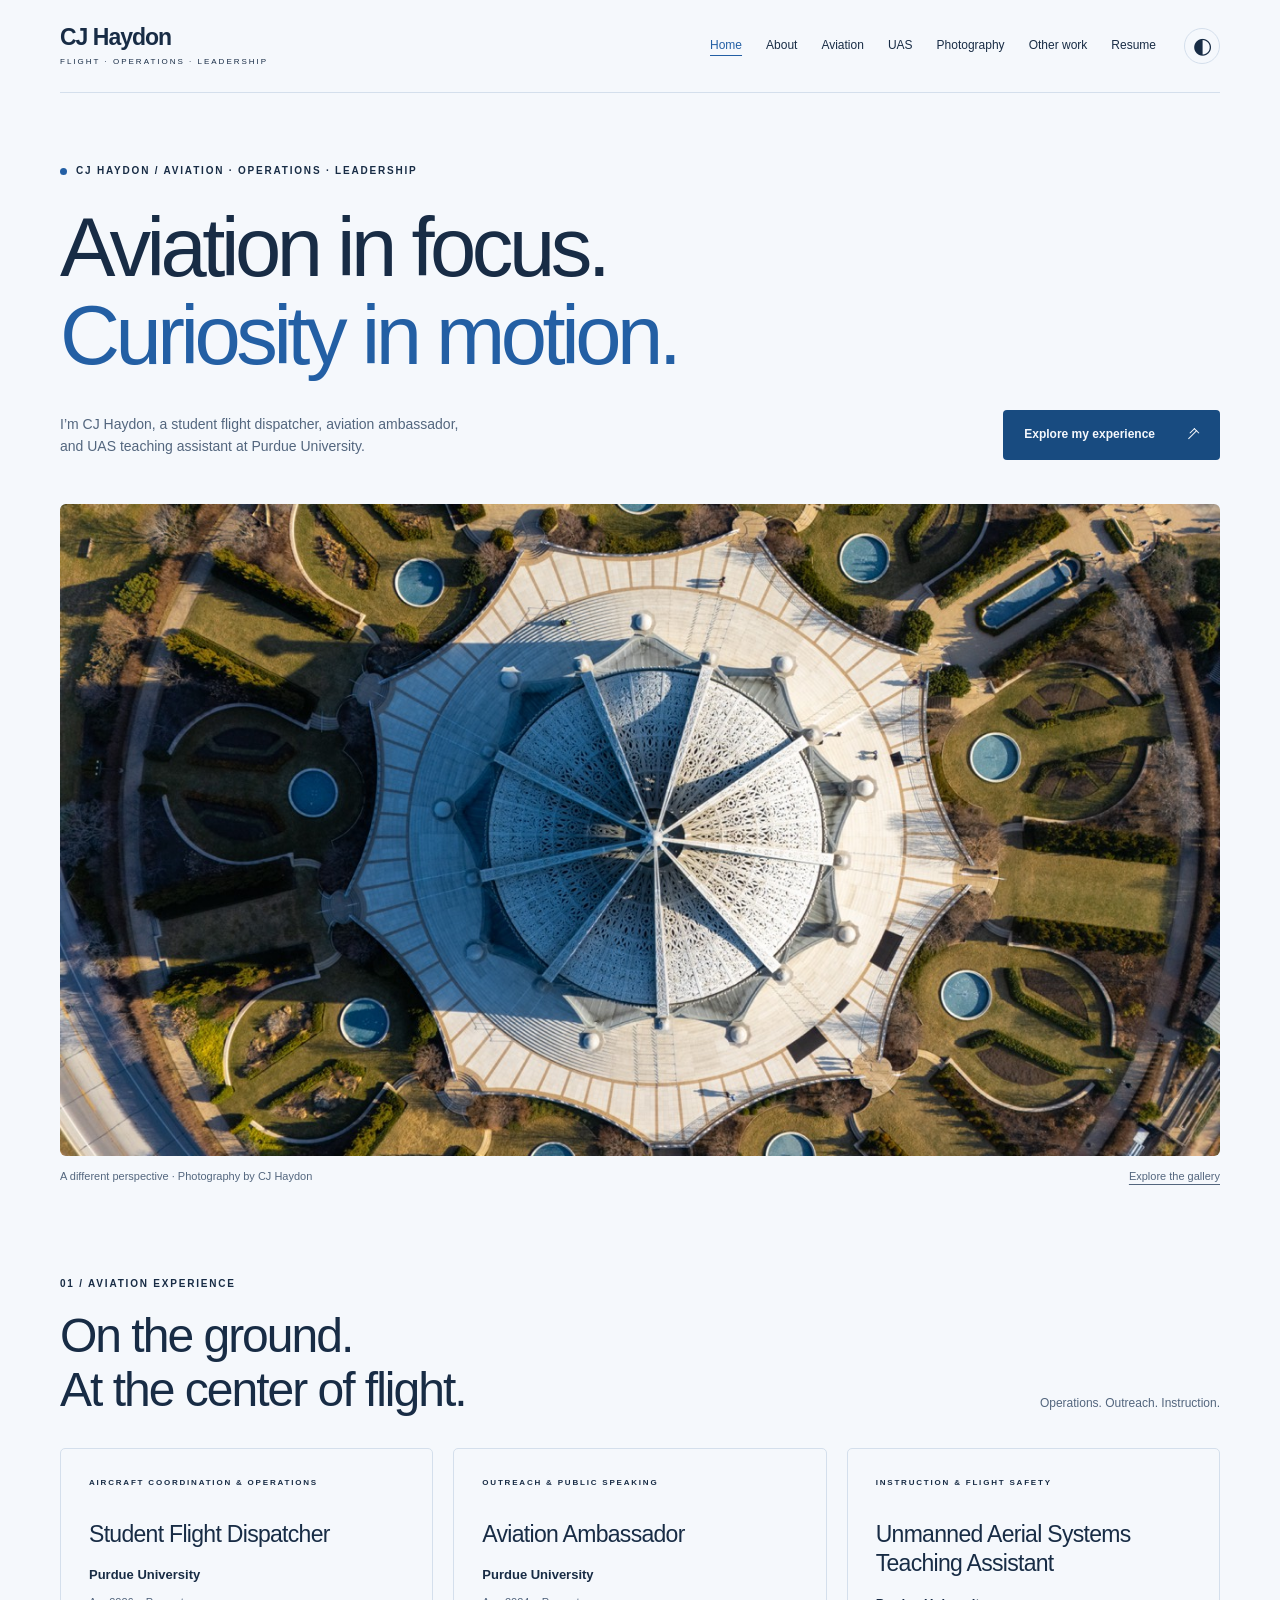
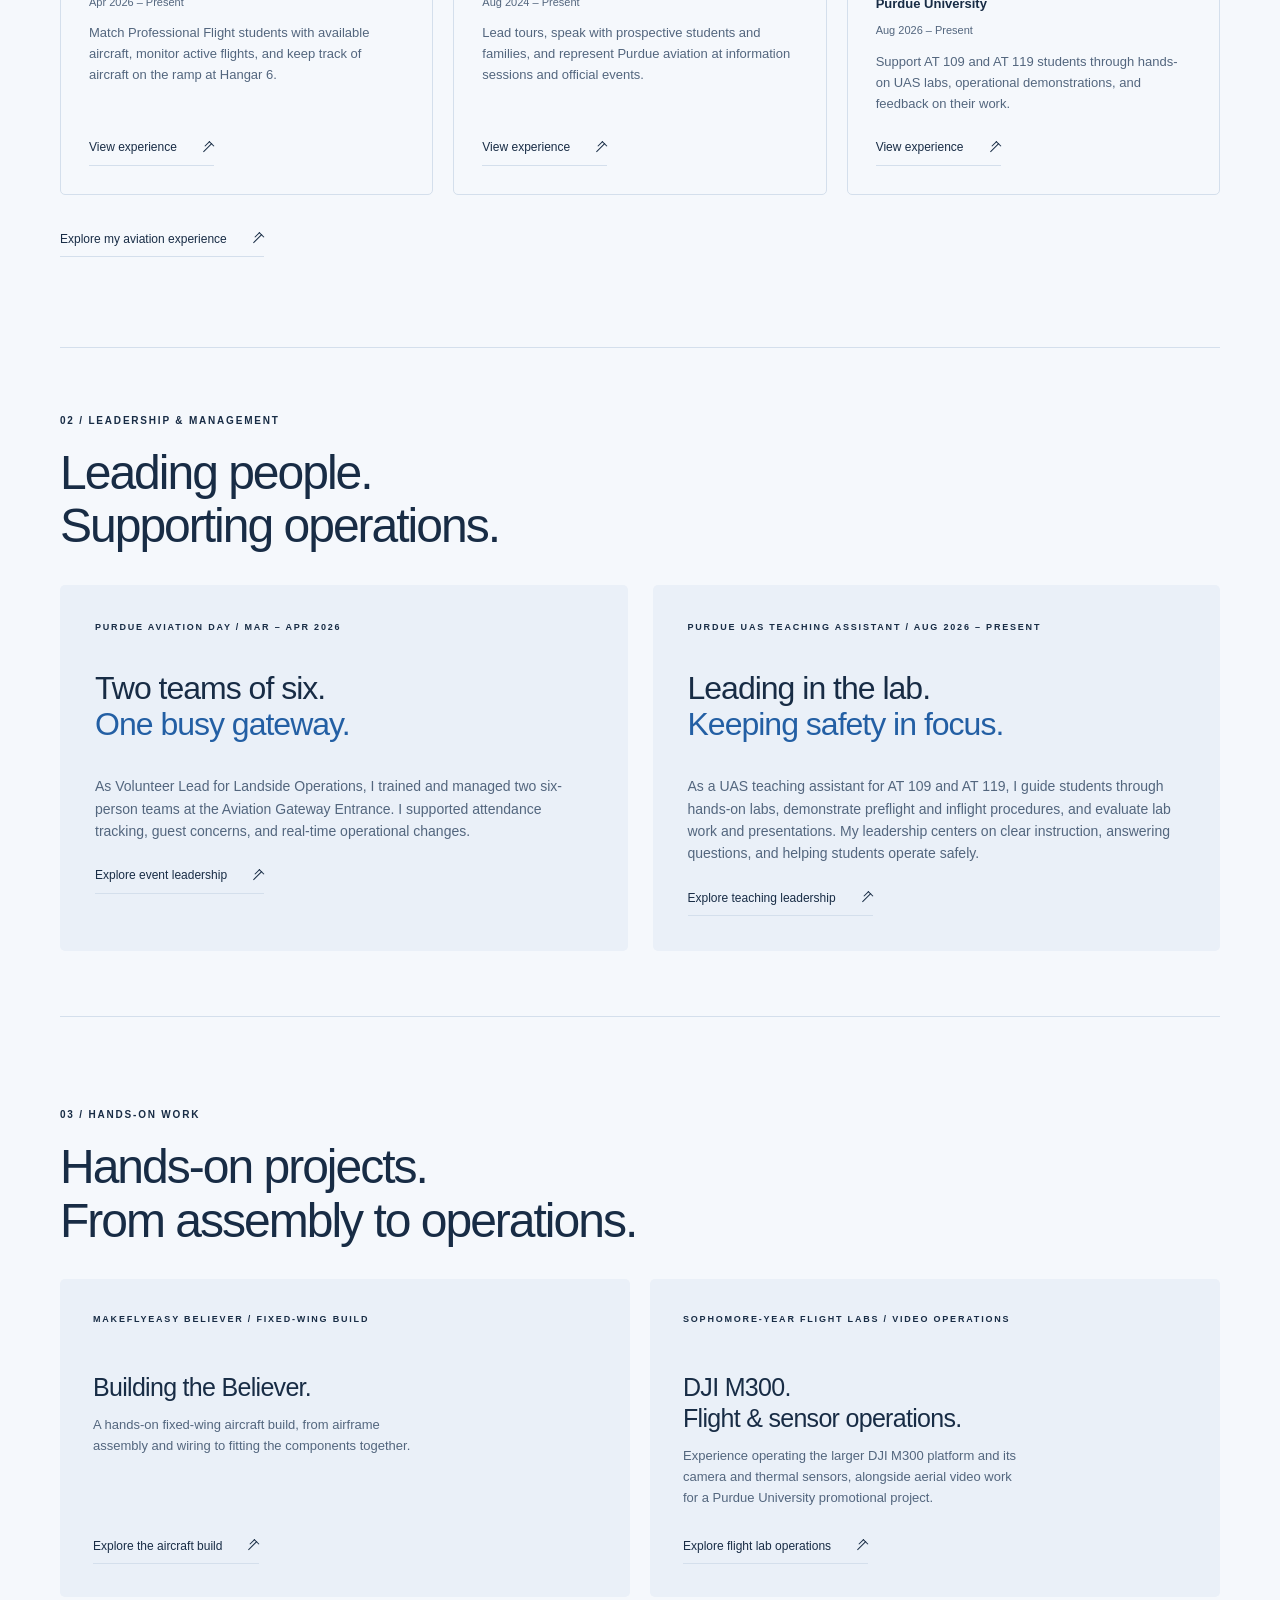
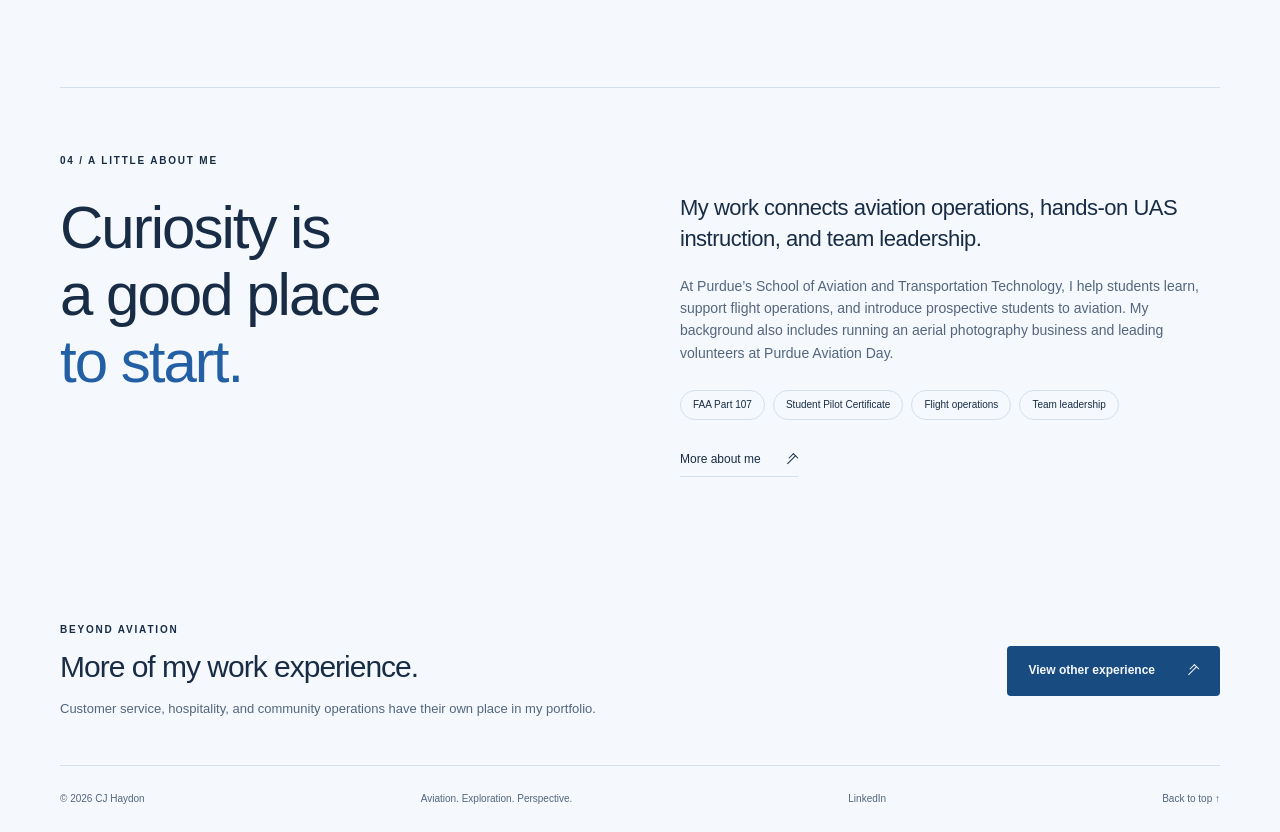
==== index.html @ 8c6e2f21 "Feature UAS teaching leadership and M300 project operations" ====
<!doctype html>
<html lang="en" data-theme="light">
  <head>
    <meta charset="UTF-8" />
    <meta name="viewport" content="width=device-width, initial-scale=1" />
    <meta
      name="description"
      content="CJ Haydon: aviation operations, UAS instruction, student flight dispatch, team leadership, and aerial photography."
    />
    <meta name="color-scheme" content="light dark" />
    <title>Aviation &amp; leadership — CJ Haydon</title>
    <link rel="icon" href="./favicon.svg" type="image/svg+xml" />
    <link rel="stylesheet" href="./styles.css" />
    <script src="./script.js" defer></script>
  </head>
  <body>
    <a class="skip-link" href="#main">Skip to content</a>
    <header class="site-header wrap">
      <a class="wordmark" href="./index.html" aria-label="CJ Haydon, home"
        >CJ Haydon<span>Flight · Operations · Leadership</span></a
      >
      <nav aria-label="Main navigation">
        <a href="./index.html" aria-current="page">Home</a
        ><a href="./about.html">About</a><a href="./aviation.html">Aviation</a
        ><a href="./uas.html">UAS</a><a href="./photography.html">Photography</a
        ><a href="./experience.html">Other work</a
        ><a href="./resume.html">Resume</a>
      </nav>
      <button
        class="theme-toggle"
        type="button"
        aria-label="Use dark theme"
        aria-pressed="false"
        hidden
      >
        <span aria-hidden="true">◐</span>
      </button>
    </header>
    <main id="main">
      <section class="hero wrap" aria-labelledby="hero-title">
        <p class="eyebrow">
          <span class="status-dot" aria-hidden="true"></span> CJ Haydon /
          Aviation · Operations · Leadership
        </p>
        <h1 id="hero-title">
          Aviation in focus.<br /><span>Curiosity in motion.</span>
        </h1>
        <div class="hero-bottom">
          <p>
            I’m CJ Haydon, a student flight dispatcher, aviation ambassador,<br
              class="desktop-break"
            />
            and UAS teaching assistant at Purdue University.
          </p>
          <a class="button" href="#experience"
            >Explore my experience<span class="arrow" aria-hidden="true"></span
          ></a>
        </div>
        <figure class="hero-photo">
          <a
            href="./photography.html#garden-geometry"
            aria-label="Explore CJ Haydon’s aerial photography, featuring Garden geometry"
          >
            <img
              src="./assets/photography/garden-geometry.jpg"
              width="1280"
              height="720"
              fetchpriority="high"
              alt="Overhead view of an ornate circular pavilion surrounded by symmetrical gardens and round pools."
            />
          </a>
          <figcaption>
            <span>A different perspective · Photography by CJ Haydon</span
            ><a href="./photography.html">Explore the gallery</a>
          </figcaption>
        </figure>
      </section>
      <section
        class="section wrap"
        id="experience"
        aria-labelledby="experience-title"
      >
        <div class="section-heading">
          <div>
            <p class="eyebrow">01 / Aviation experience</p>
            <h2 id="experience-title">
              On the ground.<br />At the center of flight.
            </h2>
          </div>
          <p>Operations. Outreach. Instruction.</p>
        </div>
        <div class="featured-roles">
          <a class="role-card" href="./aviation.html#flight-dispatcher"
            ><p class="eyebrow">Aircraft coordination & operations</p>
            <h3>Student Flight Dispatcher</h3>
            <p class="role-organization">Purdue University</p>
            <p class="role-date">Apr 2026 – Present</p>
            <p class="role-summary">
              Match Professional Flight students with available aircraft,
              monitor active flights, and keep track of aircraft on the ramp at
              Hangar 6.
            </p>
            <span class="text-link"
              >View experience
              <span class="arrow" aria-hidden="true"></span></span
          ></a>
          <a class="role-card" href="./aviation.html#aviation-ambassador"
            ><p class="eyebrow">Outreach & public speaking</p>
            <h3>Aviation Ambassador</h3>
            <p class="role-organization">Purdue University</p>
            <p class="role-date">Aug 2024 – Present</p>
            <p class="role-summary">
              Lead tours, speak with prospective students and families, and
              represent Purdue aviation at information sessions and official
              events.
            </p>
            <span class="text-link"
              >View experience
              <span class="arrow" aria-hidden="true"></span></span
          ></a>
          <a class="role-card" href="./aviation.html#teaching-assistant"
            ><p class="eyebrow">Instruction & flight safety</p>
            <h3>Unmanned Aerial Systems Teaching Assistant</h3>
            <p class="role-organization">Purdue University</p>
            <p class="role-date">Aug 2026 – Present</p>
            <p class="role-summary">
              Support AT 109 and AT 119 students through hands-on UAS labs,
              operational demonstrations, and feedback on their work.
            </p>
            <span class="text-link"
              >View experience
              <span class="arrow" aria-hidden="true"></span></span
          ></a>
        </div>
        <div class="section-action">
          <a class="text-link" href="./aviation.html"
            >Explore my aviation experience<span
              class="arrow"
              aria-hidden="true"
            ></span
          ></a>
        </div>
      </section>
      <section
        class="leadership-section wrap"
        aria-labelledby="leadership-title"
      >
        <div class="section-heading">
          <div>
            <p class="eyebrow">02 / Leadership & management</p>
            <h2 id="leadership-title">
              Leading people.<br />Supporting operations.
            </h2>
          </div>
        </div>
        <div class="leadership-grid">
          <article class="leadership-card">
            <p class="eyebrow">Purdue Aviation Day / Mar – Apr 2026</p>
            <h3>Two teams of six.<br /><span>One busy gateway.</span></h3>
            <p>
              As Volunteer Lead for Landside Operations, I trained and managed
              two six-person teams at the Aviation Gateway Entrance. I supported
              attendance tracking, guest concerns, and real-time operational
              changes.
            </p>
            <a class="text-link" href="./aviation.html#landside-lead"
              >Explore event leadership<span
                class="arrow"
                aria-hidden="true"
              ></span
            ></a>
          </article>
          <article class="leadership-card">
            <p class="eyebrow">
              Purdue UAS Teaching Assistant / Aug 2026 – Present
            </p>
            <h3>
              Leading in the lab.<br /><span>Keeping safety in focus.</span>
            </h3>
            <p>
              As a UAS teaching assistant for AT 109 and AT 119, I guide
              students through hands-on labs, demonstrate preflight and inflight
              procedures, and evaluate lab work and presentations. My leadership
              centers on clear instruction, answering questions, and helping
              students operate safely.
            </p>
            <a class="text-link" href="./aviation.html#teaching-assistant"
              >Explore teaching leadership<span
                class="arrow"
                aria-hidden="true"
              ></span
            ></a>
          </article>
        </div>
      </section>
      <section class="section wrap" aria-labelledby="projects-title">
        <div class="section-heading">
          <div>
            <p class="eyebrow">03 / Hands-on work</p>
            <h2 id="projects-title">
              Hands-on projects.<br />From assembly to operations.
            </h2>
          </div>
        </div>
        <div class="collection-grid">
          <a class="collection-card" href="./uas.html#believer"
            ><span class="eyebrow"
              >MakeFlyEasy Believer / Fixed-wing build</span
            >
            <h3>Building the Believer.</h3>
            <p>
              A hands-on fixed-wing aircraft build, from airframe assembly and
              wiring to fitting the components together.
            </p>
            <span class="text-link"
              >Explore the aircraft build
              <span class="arrow" aria-hidden="true"></span></span
          ></a>
          <a class="collection-card" href="./uas.html#flight-labs"
            ><span class="eyebrow"
              >Sophomore-year flight labs / Video operations</span
            >
            <h3>DJI M300.<br />Flight & sensor operations.</h3>
            <p>
              Experience operating the larger DJI M300 platform and its camera
              and thermal sensors, alongside aerial video work for a Purdue
              University promotional project.
            </p>
            <span class="text-link"
              >Explore flight lab operations
              <span class="arrow" aria-hidden="true"></span></span
          ></a>
        </div>
      </section>
      <section class="about-section wrap" aria-labelledby="about-title">
        <div>
          <p class="eyebrow">04 / A little about me</p>
          <h2 id="about-title">
            Curiosity is<br />a good place<br /><span>to start.</span>
          </h2>
        </div>
        <div class="about-copy">
          <p class="about-lead">
            My work connects aviation operations, hands-on UAS instruction, and
            team leadership.
          </p>
          <p>
            At Purdue’s School of Aviation and Transportation Technology, I help
            students learn, support flight operations, and introduce prospective
            students to aviation. My background also includes running an aerial
            photography business and leading volunteers at Purdue Aviation Day.
          </p>
          <div class="interest-list">
            <span>FAA Part 107</span><span>Student Pilot Certificate</span
            ><span>Flight operations</span><span>Team leadership</span>
          </div>
          <a class="text-link" href="./about.html"
            >More about me<span class="arrow" aria-hidden="true"></span
          ></a>
        </div>
      </section>
      <section class="other-experience-link wrap">
        <div>
          <p class="eyebrow">Beyond aviation</p>
          <h2>More of my work experience.</h2>
          <p>
            Customer service, hospitality, and community operations have their
            own place in my portfolio.
          </p>
        </div>
        <a class="button" href="./experience.html"
          >View other experience<span class="arrow" aria-hidden="true"></span
        ></a>
      </section>
    </main>
    <footer class="site-footer wrap">
      <span>© <span id="year">2026</span> CJ Haydon</span
      ><span>Aviation. Exploration. Perspective.</span
      ><a
        href="https://www.linkedin.com/in/christopherjhaydon"
        target="_blank"
        rel="noopener noreferrer"
        >LinkedIn</a
      ><a href="#main">Back to top ↑</a>
    </footer>
  </body>
</html>
---- styles.css ----
:root {
  --bg: #f5f8fc;
  --text: #182c45;
  --muted: #53667e;
  --line: #d4dfec;
  --accent: #235fa4;
  --card: #eaf0f8;
  --contact: #153a63;
  --on-contact: #f1f7ff;
  --button: #184b80;
  color-scheme: light;
  font-family: Arial, Helvetica, sans-serif;
  font-synthesis: none;
}
:root[data-theme="dark"] {
  --bg: #101c2d;
  --text: #edf4ff;
  --muted: #adbed4;
  --line: #344966;
  --accent: #93c3ff;
  --card: #1b2c43;
  --contact: #a6cfff;
  --on-contact: #12253e;
  --button: #a6cfff;
  color-scheme: dark;
}
* {
  box-sizing: border-box;
}
html {
  scroll-behavior: smooth;
  scroll-padding-top: 32px;
}
body {
  margin: 0;
  background: var(--bg);
  color: var(--text);
  line-height: 1.6;
}
a {
  color: inherit;
  text-decoration: none;
}
button {
  font: inherit;
}
button,
a {
  -webkit-tap-highlight-color: transparent;
}
a:focus-visible,
button:focus-visible {
  outline: 3px solid var(--accent);
  outline-offset: 6px;
}
::selection {
  background: #d0e5ff;
  color: #182c45;
}
[hidden] {
  display: none !important;
}
.wrap {
  width: min(1160px, calc(100% - 96px));
  margin-inline: auto;
}
.skip-link {
  position: absolute;
  top: 12px;
  left: 12px;
  z-index: 10;
  padding: 12px 20px;
  background: var(--text);
  color: var(--bg);
  transform: translateY(-160%);
}
.skip-link:focus {
  transform: none;
}
.site-header {
  display: flex;
  align-items: center;
  gap: 28px;
  padding-block: 25px;
  border-bottom: 1px solid var(--line);
}
.wordmark {
  font-size: 23px;
  font-weight: 700;
  line-height: 1.1;
  letter-spacing: -1px;
  flex-shrink: 0;
}
.wordmark span {
  display: block;
  font-size: 8px;
  letter-spacing: 2px;
  text-transform: uppercase;
  font-weight: 400;
  margin-top: 8px;
}
.site-header nav {
  display: flex;
  gap: 24px;
  margin-left: auto;
  font-size: 12px;
  flex-wrap: wrap;
}
.site-header nav a {
  padding-block: 8px;
}
.site-header nav a:hover,
.site-header nav a[aria-current="page"] {
  color: var(--accent);
  text-decoration: underline;
  text-underline-offset: 6px;
}
.theme-toggle {
  width: 36px;
  height: 36px;
  flex-shrink: 0;
  cursor: pointer;
  border: 1px solid var(--line);
  border-radius: 50%;
  background: transparent;
  color: var(--text);
  font-size: 22px;
  line-height: 1;
}
.theme-toggle:hover {
  background: var(--card);
}
h1,
h2,
h3,
h4,
p {
  margin-top: 0;
}
h1 {
  font-size: clamp(50px, 6.5vw, 88px);
  font-weight: 500;
  line-height: 1.06;
  letter-spacing: -4.5px;
  margin-bottom: 30px;
}
h1 span,
h2 span,
.about-section h2 span {
  color: var(--accent);
}
h2 {
  font-size: clamp(32px, 4vw, 48px);
  line-height: 1.12;
  letter-spacing: -2px;
  font-weight: 500;
  margin-bottom: 0;
}
h3 {
  font-size: 25px;
  font-weight: 500;
  line-height: 1.25;
  letter-spacing: -0.7px;
}
h4 {
  font-size: 13px;
  font-weight: 600;
  margin-top: 30px;
  margin-bottom: 12px;
}
.eyebrow {
  text-transform: uppercase;
  font-size: 10px;
  font-weight: 600;
  letter-spacing: 1.8px;
  margin: 0 0 25px;
  display: flex;
  align-items: center;
  gap: 9px;
}
.status-dot {
  height: 7px;
  width: 7px;
  flex-shrink: 0;
  border-radius: 50%;
  background: var(--accent);
}
.hero {
  padding-top: 70px;
}
.hero-bottom {
  display: flex;
  justify-content: space-between;
  align-items: center;
  gap: 24px;
  margin-bottom: 44px;
}
.hero-bottom p {
  color: var(--muted);
  font-size: 14px;
  margin: 0;
}
.button {
  display: inline-flex;
  justify-content: space-between;
  align-items: center;
  gap: 32px;
  background: var(--button);
  color: var(--bg);
  padding: 15px 21px;
  border-radius: 4px;
  font-size: 12px;
  font-weight: 600;
  transition: transform 0.2s;
  max-width: 100%;
}
.button:hover {
  transform: translateY(-3px);
}
.arrow {
  display: inline-block;
  position: relative;
  width: 12px;
  height: 12px;
  flex-shrink: 0;
  transform: rotate(-45deg);
}
.arrow::before {
  content: "";
  position: absolute;
  left: 0;
  top: 5px;
  width: 12px;
  border-top: 1px solid currentColor;
}
.arrow::after {
  content: "";
  position: absolute;
  right: 0;
  top: 2px;
  width: 6px;
  height: 6px;
  border-top: 1px solid currentColor;
  border-right: 1px solid currentColor;
}
.hero-caption {
  display: flex;
  justify-content: space-between;
  padding-top: 12px;
  font-size: 10px;
  color: var(--muted);
  gap: 12px;
}
.section {
  padding-block: 90px;
}
.section-heading {
  display: flex;
  justify-content: space-between;
  align-items: end;
  gap: 30px;
  margin-bottom: 32px;
}
.section-heading .eyebrow {
  margin-bottom: 17px;
}
.section-heading > p {
  font-size: 12px;
  color: var(--muted);
  margin: 0 0 3px;
}
.collection-grid {
  display: grid;
  grid-template-columns: 1fr 1fr;
  gap: 20px;
}
.collection-card {
  background: var(--card);
  border: 1px solid transparent;
  border-radius: 5px;
  padding: 32px;
  display: flex;
  flex-direction: column;
  align-items: start;
  transition:
    border-color 0.2s,
    transform 0.2s;
}
.collection-card:hover {
  border-color: var(--accent);
  transform: translateY(-3px);
}
.collection-card .eyebrow {
  font-size: 9px;
  margin-bottom: 45px;
}
.collection-card h3 {
  margin-bottom: 12px;
}
.collection-card p {
  color: var(--muted);
  font-size: 13px;
  max-width: 340px;
  margin-bottom: 28px;
}
.text-link {
  display: inline-flex;
  align-items: center;
  gap: 25px;
  font-size: 12px;
  border-bottom: 1px solid var(--line);
  padding-bottom: 7px;
  margin-top: 10px;
}
.text-link:hover {
  color: var(--accent);
}
.collection-card .text-link {
  margin-top: auto;
}
.about-section {
  display: grid;
  grid-template-columns: 1fr 1fr;
  gap: 80px;
  padding-block: 65px 100px;
  border-top: 1px solid var(--line);
}
.about-section h2 {
  font-size: clamp(40px, 5vw, 60px);
}
.about-copy {
  padding-top: 40px;
}
.about-lead {
  font-size: 22px;
  line-height: 1.4;
  letter-spacing: -0.5px;
  margin-bottom: 20px;
  color: var(--text);
}
.about-copy > p:not(.about-lead),
.prose > p:not(.about-lead) {
  font-size: 14px;
  color: var(--muted);
}
.interest-list {
  display: flex;
  flex-wrap: wrap;
  gap: 8px;
  margin-block: 26px 20px;
}
.interest-list span {
  font-size: 10px;
  border: 1px solid var(--line);
  border-radius: 30px;
  padding: 6px 12px;
}
.contact-section {
  background: var(--contact);
  color: var(--on-contact);
  padding-block: 68px;
}
.contact-section h2 {
  font-size: clamp(42px, 6vw, 74px);
  letter-spacing: -3px;
}
.contact-section h2 em {
  font-family: Georgia, serif;
  font-weight: 400;
}
.contact-bottom {
  display: flex;
  justify-content: space-between;
  gap: 24px;
  align-items: center;
  margin-top: 35px;
}
.contact-bottom p {
  font-size: 13px;
  margin: 0;
}
.button-light {
  background: var(--on-contact);
  color: var(--contact);
}
.contact-section a:focus-visible {
  outline-color: var(--on-contact);
}
.site-footer {
  display: flex;
  justify-content: space-between;
  align-items: center;
  gap: 20px;
  padding-block: 25px;
  font-size: 10px;
  color: var(--muted);
  border-top: 1px solid var(--line);
}
.site-footer a:hover {
  text-decoration: underline;
}
.page-intro {
  padding-top: 70px;
  padding-bottom: 45px;
}
.page-lead {
  font-size: 17px;
  color: var(--muted);
  max-width: 610px;
  margin-bottom: 0;
}
.section-after-intro {
  padding-top: 25px;
  padding-bottom: 65px;
}
.story-grid {
  display: grid;
  grid-template-columns: 0.9fr 1.1fr;
  gap: 80px;
}
.prose {
  max-width: 640px;
  min-width: 0;
}
.credential-grid {
  display: grid;
  grid-template-columns: 1fr 1fr;
  gap: 20px;
}
.credential {
  padding: 30px;
  border: 1px solid var(--line);
  border-radius: 5px;
}
.credential .eyebrow {
  font-size: 9px;
  margin-bottom: 30px;
}
.credential h3 {
  margin-bottom: 8px;
}
.credential p {
  color: var(--muted);
  font-size: 13px;
  margin-bottom: 0;
}
.next-section {
  display: flex;
  gap: 25px;
  align-items: center;
  justify-content: space-between;
  padding-block: 35px;
  border-top: 1px solid var(--line);
  margin-bottom: 45px;
}
.next-section > p {
  color: var(--muted);
  font-size: 13px;
  margin: 0;
}
.logbook-wrap {
  padding-top: 35px;
}
.logbook-banner {
  display: flex;
  justify-content: space-between;
  align-items: center;
  gap: 25px;
  background: var(--card);
  padding: 25px 30px;
  border-radius: 5px;
  border-left: 3px solid var(--accent);
}
.logbook-banner .eyebrow {
  font-size: 9px;
  margin-bottom: 9px;
}
.logbook-banner h2 {
  font-size: 25px;
  letter-spacing: -0.7px;
}
.logbook-banner p:not(.eyebrow) {
  font-size: 12px;
  color: var(--muted);
  margin: 7px 0 0;
}
.project-list {
  padding-top: 20px;
}
.project-feature {
  border-top: 1px solid var(--line);
  padding-top: 45px;
  padding-bottom: 75px;
}
.project-feature-heading {
  display: flex;
  justify-content: space-between;
  gap: 30px;
  align-items: end;
  margin-bottom: 30px;
}
.project-feature-heading .interest-list {
  justify-content: end;
  margin-block: 0;
}
.project-feature-heading h2 {
  font-size: clamp(36px, 5vw, 62px);
}
.project-body {
  display: grid;
  grid-template-columns: 0.9fr 1.1fr;
  gap: 80px;
  padding-top: 40px;
}
.project-body h3 {
  font-size: 32px;
}
.inline-note {
  font-size: 12px !important;
  color: var(--muted);
  margin-top: 22px;
}
.aircraft-list {
  list-style: none;
  margin: 0;
  padding: 0;
}
.aircraft-list li {
  padding: 12px 0;
  border-top: 1px solid var(--line);
  display: flex;
  align-items: center;
  gap: 20px;
  font-size: 14px;
}
.aircraft-list li > span {
  font: 10px monospace;
  color: var(--muted);
}
.resume-row {
  display: grid;
  grid-template-columns: 0.7fr 1.3fr;
  gap: 70px;
  border-top: 1px solid var(--line);
  padding-block: 35px;
}
.resume-row h2 {
  font-size: 24px;
  letter-spacing: -0.5px;
}
.resume-row p:not(.about-lead) {
  color: var(--muted);
  font-size: 14px;
}
.resume-row .credential-grid {
  gap: 12px;
}
.resume-row .credential {
  padding: 22px;
}
.resume-project {
  display: block;
  position: relative;
  padding-right: 30px;
  margin-bottom: 25px;
}
.resume-project:hover h3 {
  color: var(--accent);
}
.resume-project h3 {
  font-size: 20px;
  margin-bottom: 8px;
}
.resume-project > .arrow {
  position: absolute;
  top: 7px;
  right: 0;
}
@media (max-width: 1000px) {
  .site-header {
    flex-wrap: wrap;
    gap: 20px;
  }
  .site-header nav {
    order: 3;
    flex-basis: 100%;
    margin-left: 0;
    gap: 12px 25px;
  }
  .theme-toggle {
    margin-left: auto;
  }
  .story-grid,
  .project-body,
  .about-section {
    gap: 45px;
  }
  .project-feature-heading {
    align-items: start;
  }
  .project-feature-heading .interest-list {
    max-width: 230px;
  }
}
@media (max-width: 800px) {
  .wrap {
    width: calc(100% - 48px);
  }
  h1 {
    letter-spacing: -3px;
  }
  .hero,
  .page-intro {
    padding-top: 50px;
  }
  .desktop-break {
    display: none;
  }
  .hero-bottom p {
    max-width: 350px;
  }
  .section {
    padding-block: 65px;
  }
  .collection-card {
    padding: 25px;
  }
  .about-section {
    padding-bottom: 70px;
  }
  .about-lead {
    font-size: 20px;
  }
  .resume-row {
    gap: 30px;
    grid-template-columns: 0.6fr 1.4fr;
  }
  .resume-row .credential-grid {
    grid-template-columns: 1fr;
  }
  .project-feature-heading {
    flex-direction: column;
    gap: 20px;
  }
  .project-feature-heading .interest-list {
    max-width: none;
    justify-content: start;
  }
}
@media (max-width: 560px) {
  .wrap {
    width: calc(100% - 40px);
  }
  .site-header {
    padding-block: 22px 14px;
    gap: 15px;
  }
  .site-header nav {
    gap: 5px 20px;
    font-size: 12px;
  }
  .site-header nav a {
    padding-block: 9px;
  }
  .theme-toggle {
    width: 34px;
    height: 34px;
  }
  .hero,
  .page-intro {
    padding-top: 40px;
  }
  .eyebrow {
    font-size: 8px;
    letter-spacing: 1.3px;
    margin-bottom: 22px;
  }
  h1 {
    font-size: clamp(30px, 8.2vw, 46px);
    letter-spacing: -1.8px;
  }
  h2 {
    font-size: 32px;
    letter-spacing: -1.5px;
  }
  .hero-bottom {
    display: block;
    margin-bottom: 30px;
  }
  .hero-bottom p {
    font-size: 13px;
    margin-bottom: 22px;
  }
  .button {
    font-size: 11px;
    padding: 14px 18px;
    gap: 20px;
  }
  .hero-caption {
    font-size: 8px;
  }
  .section-heading {
    display: block;
  }
  .section-heading > p {
    margin-top: 18px;
  }
  .section {
    padding-block: 55px;
  }
  .collection-grid,
  .credential-grid,
  .about-section,
  .story-grid,
  .project-body,
  .resume-row {
    grid-template-columns: 1fr;
  }
  .collection-card .eyebrow {
    margin-bottom: 30px;
  }
  .about-section {
    gap: 24px;
    padding-block: 42px 55px;
  }
  .about-section h2 {
    font-size: 40px;
  }
  .about-copy {
    padding-top: 0;
  }
  .contact-section {
    padding-block: 45px;
  }
  .contact-section h2 {
    font-size: 40px;
    letter-spacing: -2px;
  }
  .contact-bottom,
  .next-section,
  .logbook-banner {
    align-items: start;
    flex-direction: column;
    gap: 23px;
  }
  .site-footer {
    flex-wrap: wrap;
    gap: 15px;
  }
  .site-footer > span:nth-child(2) {
    order: 3;
    flex-basis: 100%;
  }
  .site-footer a {
    margin-left: auto;
  }
  .page-intro {
    padding-bottom: 30px;
  }
  .page-lead {
    font-size: 14px;
  }
  .section-after-intro {
    padding-bottom: 45px;
  }
  .story-grid,
  .project-body {
    gap: 25px;
  }
  .credential {
    padding: 25px;
  }
  .logbook-wrap {
    padding-top: 25px;
  }
  .logbook-banner {
    padding: 22px;
  }
  .project-feature {
    padding-top: 30px;
    padding-bottom: 50px;
  }
  .project-feature-heading h2 {
    font-size: 38px;
  }
  .resume-row {
    gap: 25px;
  }
}
.featured-roles {
  display: grid;
  grid-template-columns: repeat(3, minmax(0, 1fr));
  gap: 20px;
}
.role-card {
  display: flex;
  flex-direction: column;
  align-items: start;
  padding: 28px;
  border: 1px solid var(--line);
  border-radius: 5px;
  transition:
    border-color 0.2s,
    transform 0.2s;
}
.role-card:hover {
  border-color: var(--accent);
  transform: translateY(-3px);
}
.role-card .eyebrow {
  font-size: 8px;
  margin-bottom: 30px;
}
.role-card h3 {
  font-size: 23px;
  margin-bottom: 16px;
}
.role-organization {
  font-size: 13px;
  font-weight: 600;
  margin-bottom: 8px;
}
.role-date {
  font-size: 11px;
  color: var(--muted);
  margin-bottom: 12px;
}
.role-location {
  font-size: 12px;
  color: var(--muted);
  margin: 0;
}
.role-card .role-summary {
  font-size: 13px;
  color: var(--muted);
  margin-bottom: 24px;
}
.role-card .text-link {
  margin-top: auto;
}
.section-action {
  margin-top: 25px;
}
.leadership-section {
  border-block: 1px solid var(--line);
  padding-block: 65px;
}
.leadership-grid {
  display: grid;
  grid-template-columns: 1fr 1fr;
  gap: 25px;
}
.leadership-card {
  background: var(--card);
  padding: 35px;
  border-radius: 5px;
}
.leadership-card .eyebrow {
  font-size: 9px;
  margin-bottom: 35px;
}
.leadership-card h3 {
  font-size: 32px;
  line-height: 1.15;
  letter-spacing: -1px;
}
.leadership-card h3 span {
  color: var(--accent);
}
.leadership-card > p:not(.eyebrow) {
  font-size: 14px;
  color: var(--muted);
}
.other-experience-link {
  display: flex;
  justify-content: space-between;
  align-items: center;
  gap: 35px;
  padding-block: 45px;
}
.other-experience-link h2 {
  font-size: 30px;
  letter-spacing: -1px;
}
.other-experience-link p:not(.eyebrow) {
  color: var(--muted);
  font-size: 13px;
  margin: 15px 0 0;
}
.other-experience-link .eyebrow {
  margin-bottom: 12px;
}
.other-experience-link .button {
  flex-shrink: 0;
}
.experience-entry {
  display: grid;
  grid-template-columns: 0.7fr 1.3fr;
  gap: 60px;
  border-top: 1px solid var(--line);
  padding-block: 38px;
  scroll-margin-top: 30px;
}
.experience-entry .eyebrow {
  font-size: 9px;
  margin-bottom: 15px;
}
.experience-copy h3 {
  font-size: 26px;
  margin-bottom: 12px;
}
.experience-bullets {
  margin: 22px 0 0;
  padding-left: 18px;
  font-size: 14px;
  color: var(--muted);
}
.experience-bullets li {
  padding-left: 5px;
  margin-bottom: 10px;
}
.experience-bullets li:last-child {
  margin-bottom: 0;
}
.credentials-section {
  border-top: 1px solid var(--line);
}
.employer-entry {
  display: grid;
  grid-template-columns: 0.7fr 1.3fr;
  gap: 60px;
  border-top: 1px solid var(--line);
  padding-block: 38px;
}
.employer-heading h2 {
  font-size: 27px;
  letter-spacing: -0.8px;
  margin-bottom: 14px;
}
.employer-role + .employer-role {
  border-top: 1px solid var(--line);
  padding-top: 25px;
  margin-top: 25px;
}
.employer-role-heading h3 {
  font-size: 23px;
  margin-bottom: 8px;
}
.employer-role > p {
  font-size: 14px;
  color: var(--muted);
  margin: 18px 0 0;
}
.appointment-list {
  list-style: none;
  padding: 0;
  margin: 22px 0 0;
}
.appointment-list li {
  display: grid;
  grid-template-columns: 1fr;
  gap: 3px;
  margin-top: 14px;
  font-size: 12px;
}
.appointment-list strong {
  font-weight: 500;
}
.appointment-list span {
  color: var(--muted);
}
.muted-copy {
  font-size: 14px;
  color: var(--muted);
}
.resume-project:last-child {
  margin-bottom: 0;
}
@media (max-width: 1000px) {
  .role-card {
    padding: 22px;
  }
  .role-card h3 {
    font-size: 21px;
  }
  .role-card .eyebrow {
    letter-spacing: 1px;
  }
  .leadership-card {
    padding: 28px;
  }
  .experience-entry,
  .employer-entry {
    gap: 35px;
  }
}
@media (max-width: 800px) {
  .featured-roles {
    grid-template-columns: 1fr;
  }
  .role-card {
    padding: 28px;
  }
  .role-card h3 {
    font-size: 25px;
  }
  .role-card .eyebrow {
    margin-bottom: 20px;
  }
  .leadership-card h3 {
    font-size: 28px;
  }
  .other-experience-link {
    align-items: start;
    flex-direction: column;
    gap: 24px;
  }
}
@media (max-width: 560px) {
  .leadership-grid,
  .experience-entry,
  .employer-entry {
    grid-template-columns: 1fr;
  }
  .leadership-section {
    padding-block: 45px;
  }
  .leadership-card {
    padding: 25px;
  }
  .role-card {
    padding: 25px;
  }
  .role-card h3 {
    font-size: 24px;
  }
  .experience-entry,
  .employer-entry {
    gap: 24px;
    padding-block: 30px;
  }
  .experience-entry .role-date {
    margin-bottom: 6px;
  }
  .experience-copy h3 {
    font-size: 24px;
  }
  .employer-heading h2 {
    font-size: 27px;
  }
}

.hero-photo {
  margin: 0;
}
.hero-photo > a {
  display: block;
  border-radius: 6px;
}
.hero-photo img {
  display: block;
  width: 100%;
  height: auto;
  border-radius: 6px;
}
.hero-photo figcaption {
  display: flex;
  justify-content: space-between;
  gap: 18px;
  align-items: center;
  padding-top: 12px;
  color: var(--muted);
  font-size: 11px;
}
.hero-photo figcaption a {
  text-decoration: underline;
  text-underline-offset: 4px;
}
.photo-gallery {
  display: grid;
  grid-template-columns: minmax(0, 1fr) minmax(0, 1fr);
  gap: 32px 24px;
}
.gallery-photo {
  margin: 0;
  min-width: 0;
}
.gallery-photo:first-child {
  grid-column: 1 / -1;
}
.gallery-photo > a {
  display: block;
  border-radius: 5px;
  background: var(--card);
}
.gallery-photo img {
  display: block;
  width: 100%;
  height: auto;
  border-radius: 5px;
  transition: opacity 0.2s;
}
.gallery-photo a:hover img {
  opacity: 0.88;
}
.gallery-photo figcaption {
  display: flex;
  justify-content: space-between;
  align-items: baseline;
  gap: 18px;
  margin-top: 12px;
}
.gallery-photo h3 {
  font-size: 16px;
  letter-spacing: -0.3px;
  margin: 0;
}
.gallery-photo figcaption > span {
  color: var(--muted);
  font: 10px monospace;
}
.gallery-intro > p {
  max-width: 360px;
}
@media (max-width: 560px) {
  .hero-photo figcaption {
    font-size: 9px;
    gap: 12px;
  }
  .photo-gallery {
    grid-template-columns: minmax(0, 1fr);
    gap: 26px;
  }
  .gallery-photo:first-child {
    grid-column: auto;
  }
  .gallery-photo h3 {
    font-size: 15px;
  }
}

.believer-gallery {
  grid-template-columns: repeat(3, minmax(0, 1fr));
  gap: 28px 22px;
}
.flight-lab-gallery .gallery-photo:first-child,
.believer-gallery .gallery-photo:first-child {
  grid-column: auto;
}
@media (max-width: 800px) {
  .believer-gallery {
    grid-template-columns: repeat(2, minmax(0, 1fr));
  }
}
@media (max-width: 560px) {
  .believer-gallery {
    grid-template-columns: minmax(0, 1fr);
  }
}

@media (prefers-reduced-motion: reduce) {
  html {
    scroll-behavior: auto;
  }
  *,
  *::before,
  *::after {
    transition: none !important;
    animation: none !important;
  }
}
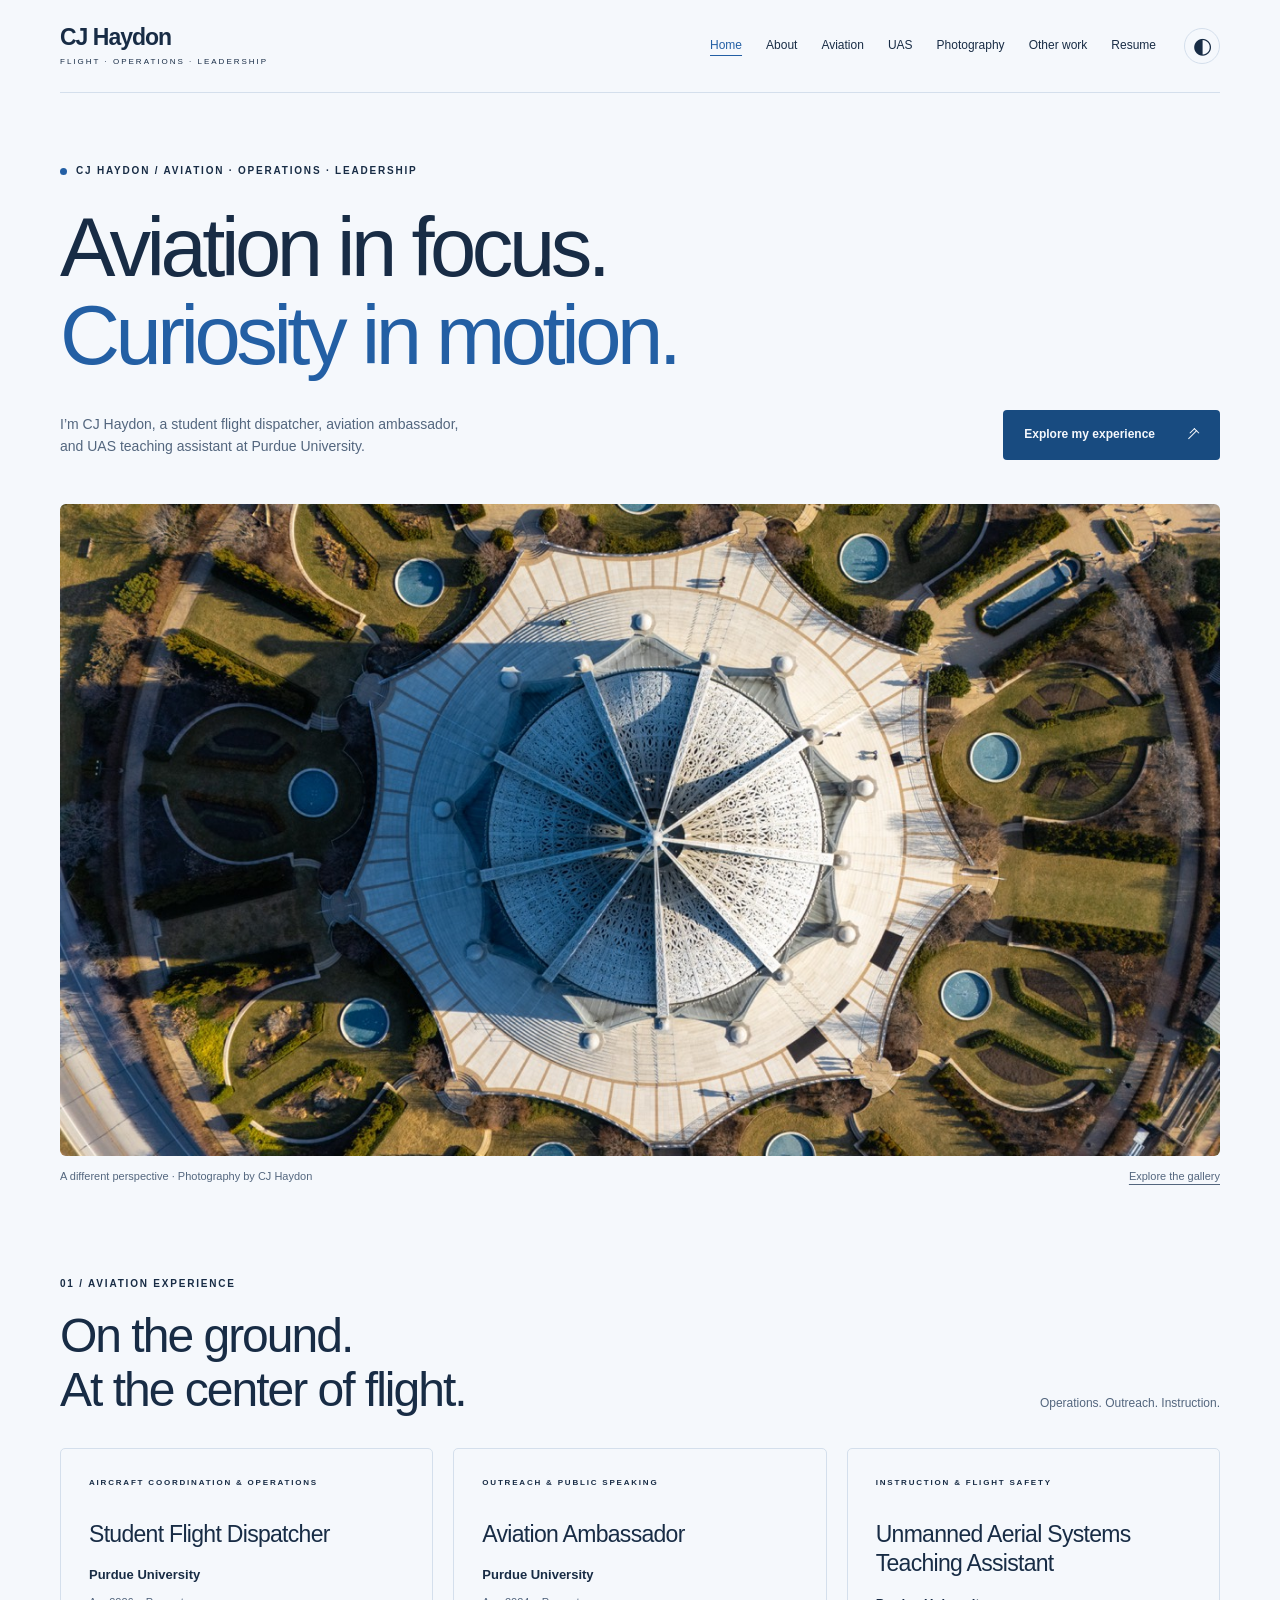
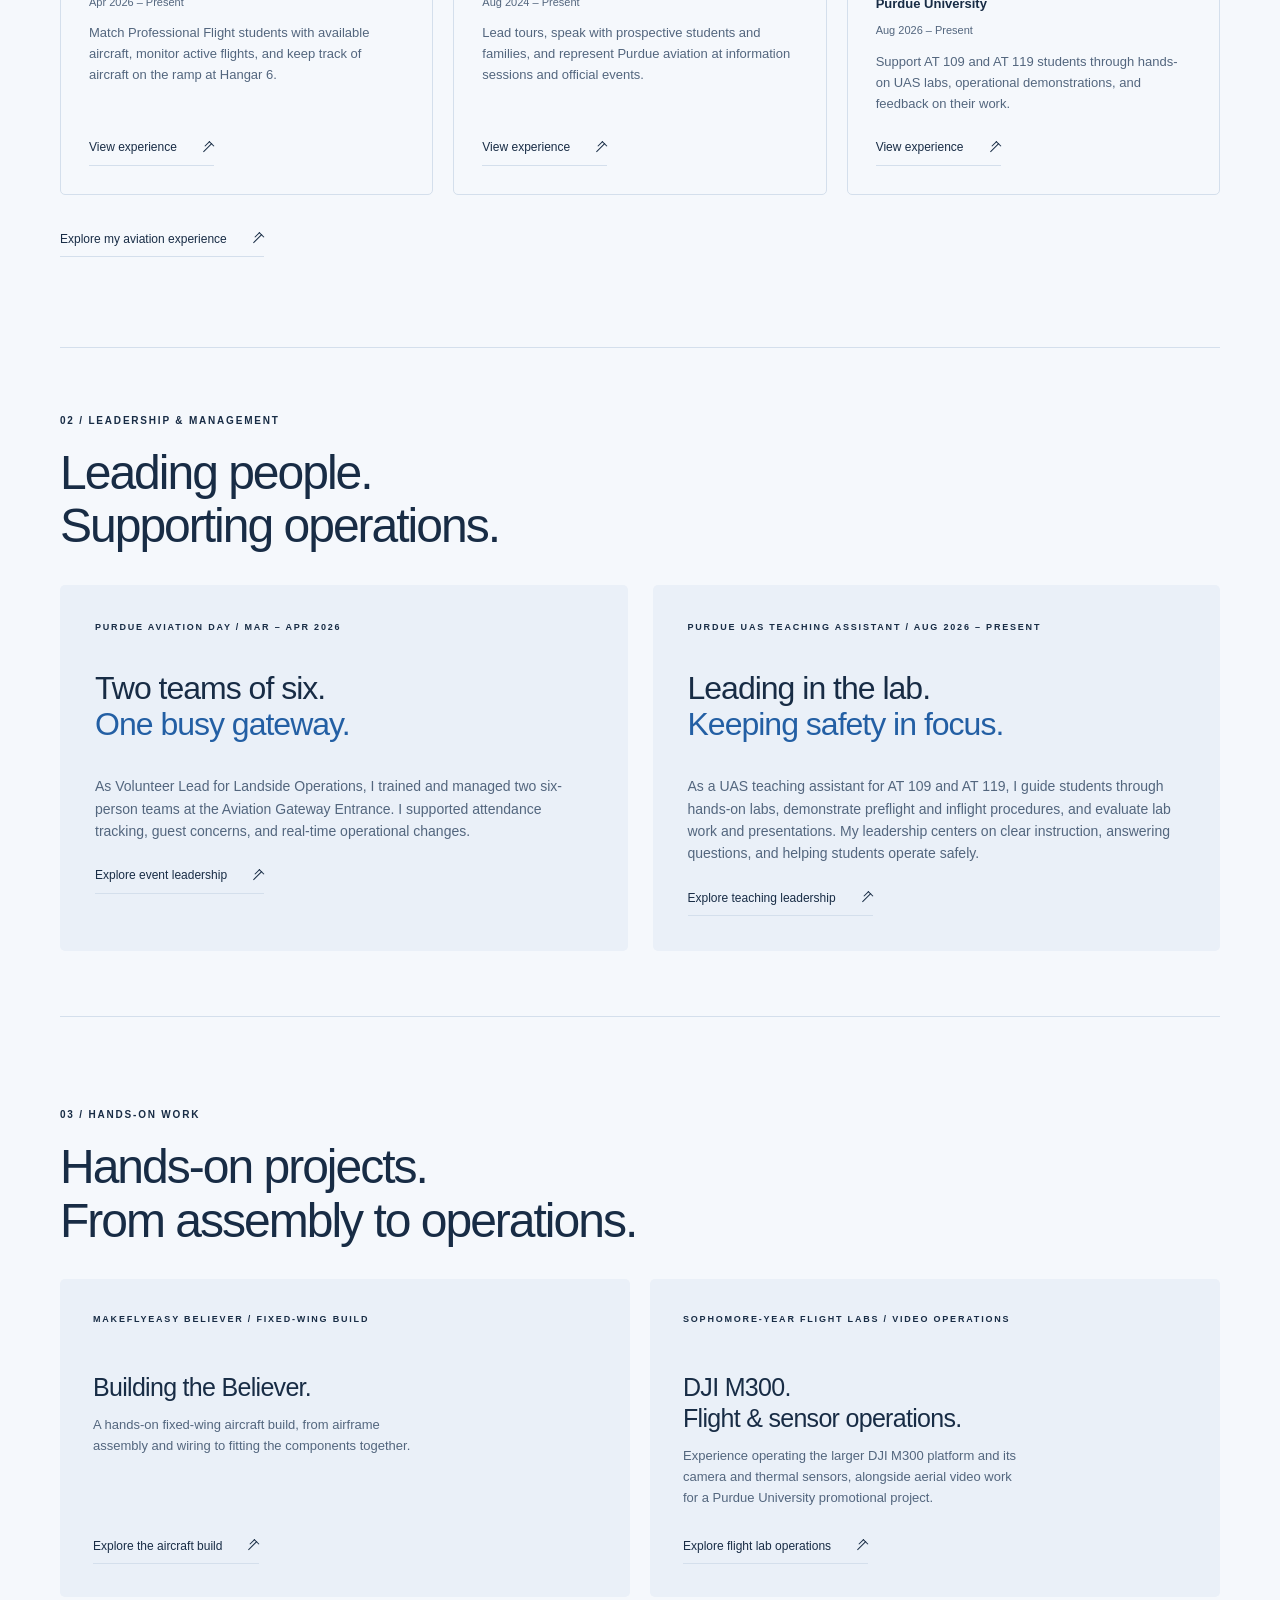
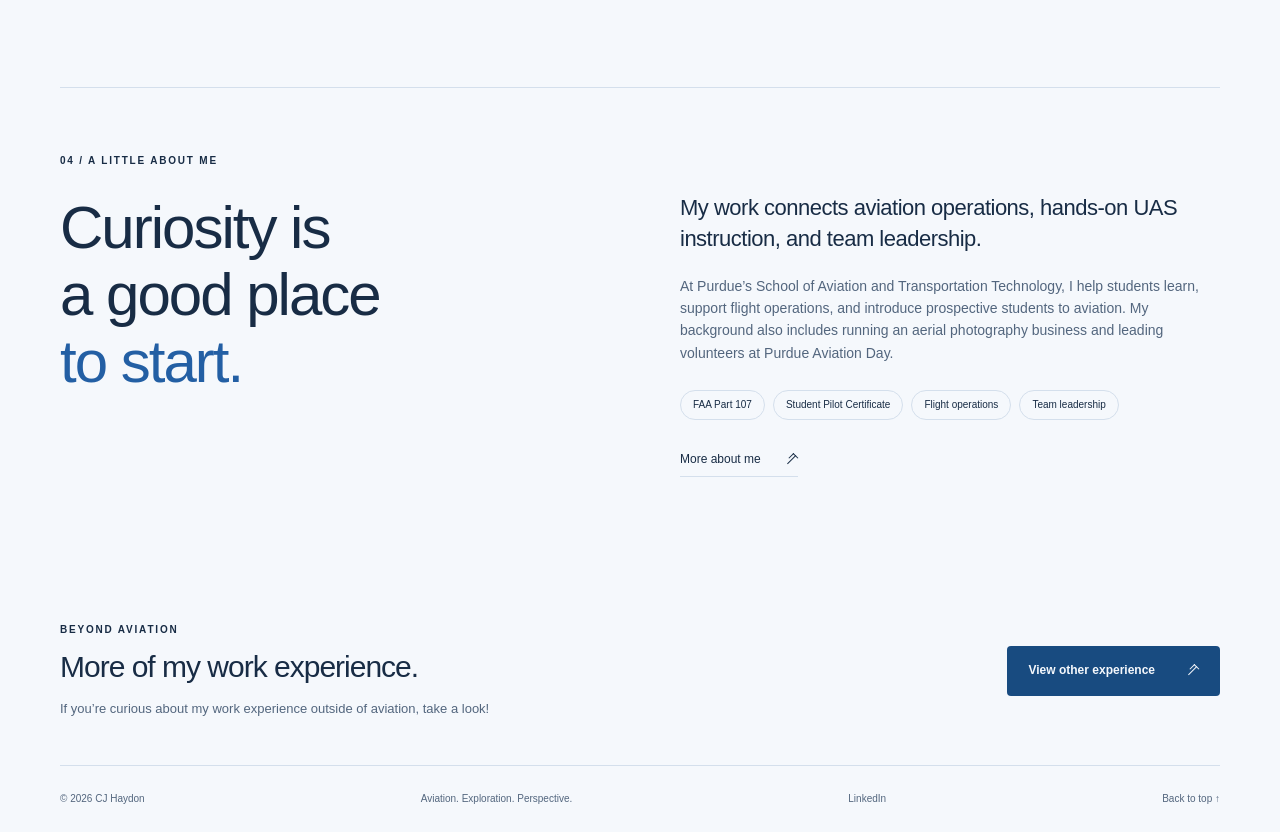
==== commit d3a8636e: "Update beyond aviation invitation copy" ====
--- a/index.html
+++ b/index.html
@@ -264,8 +264,8 @@
           <p class="eyebrow">Beyond aviation</p>
           <h2>More of my work experience.</h2>
           <p>
-            Customer service, hospitality, and community operations have their
-            own place in my portfolio.
+            If you’re curious about my work experience outside of aviation,
+            take a look!
           </p>
         </div>
         <a class="button" href="./experience.html"
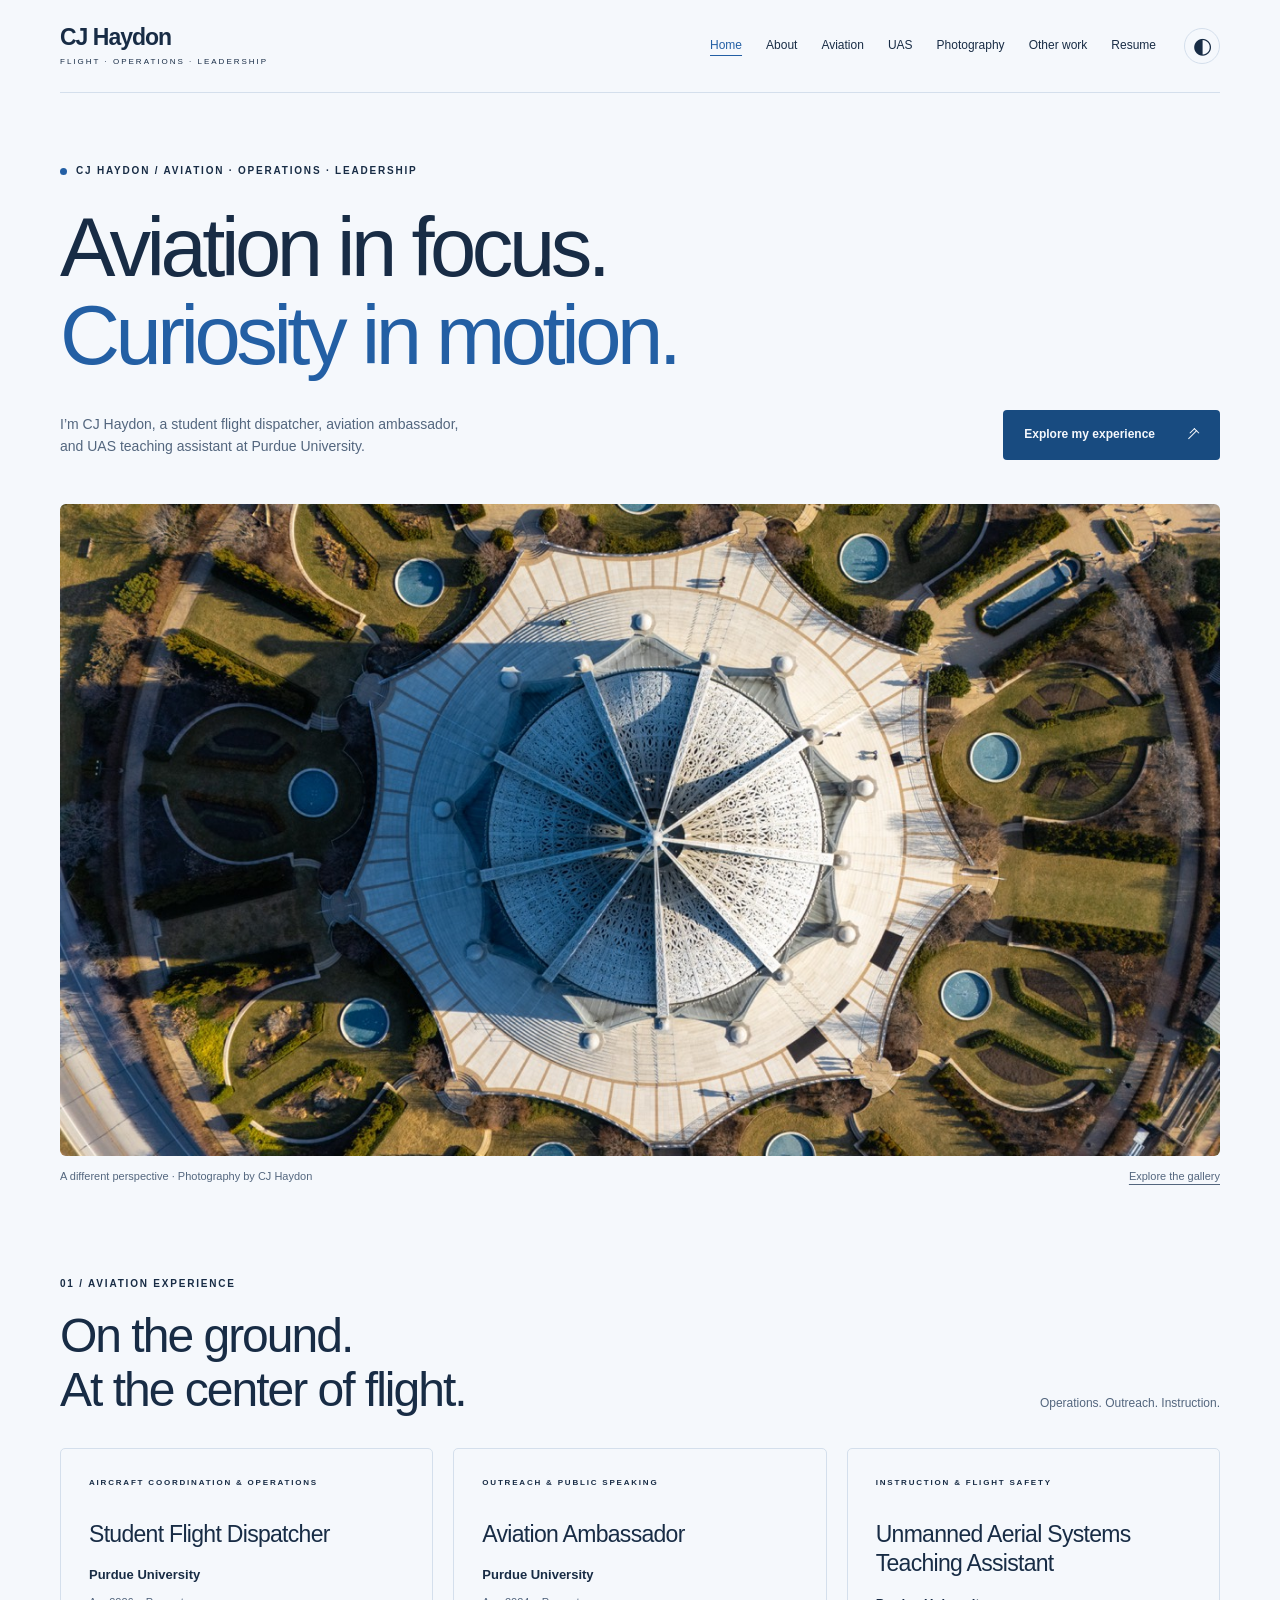
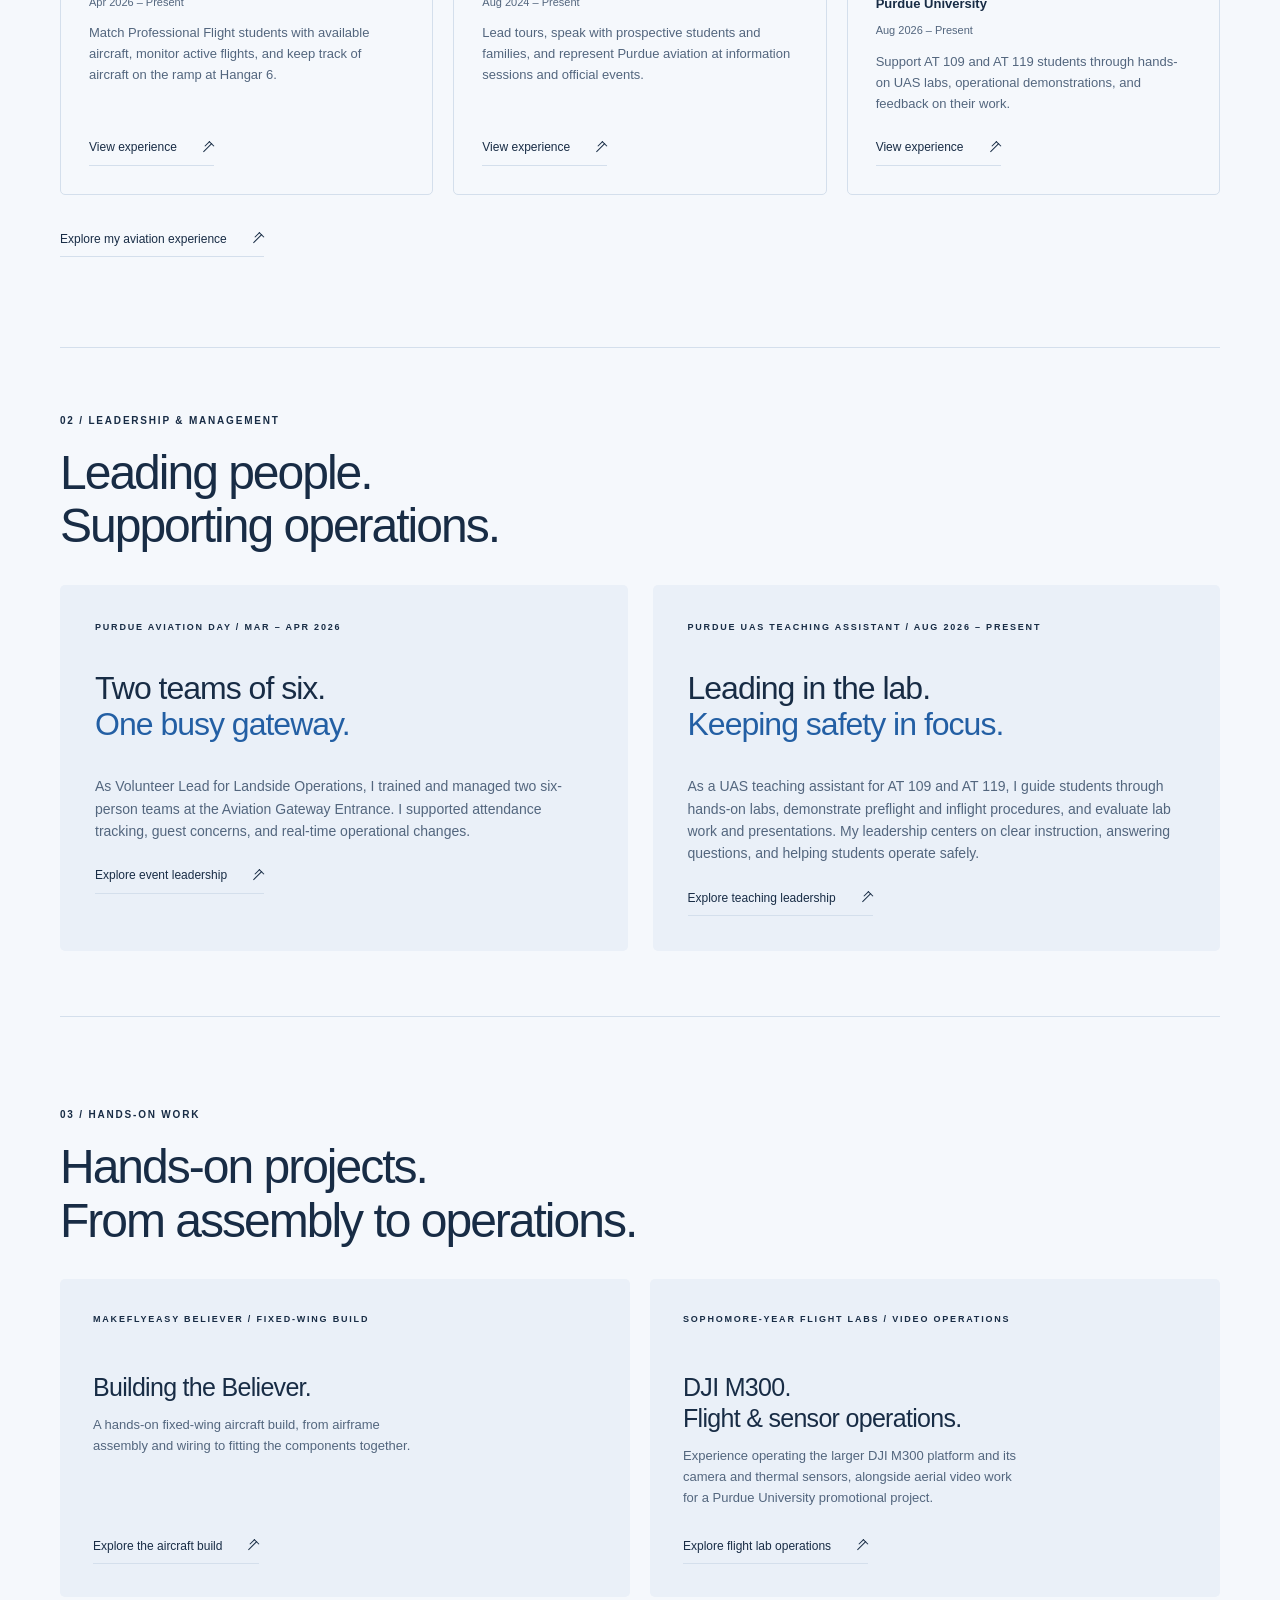
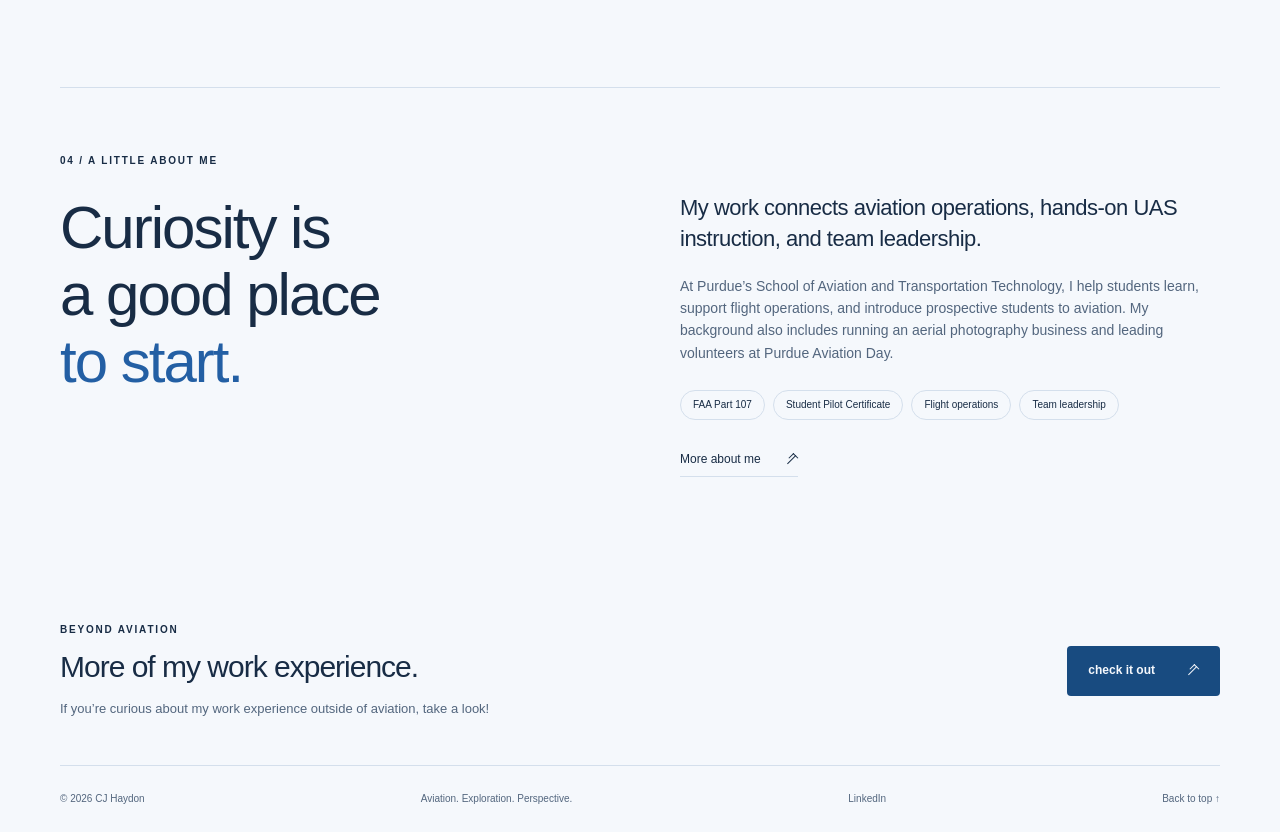
==== commit 4babbcd7: "Change beyond aviation button label" ====
--- a/index.html
+++ b/index.html
@@ -269,7 +269,7 @@
           </p>
         </div>
         <a class="button" href="./experience.html"
-          >View other experience<span class="arrow" aria-hidden="true"></span
+          >check it out<span class="arrow" aria-hidden="true"></span
         ></a>
       </section>
     </main>
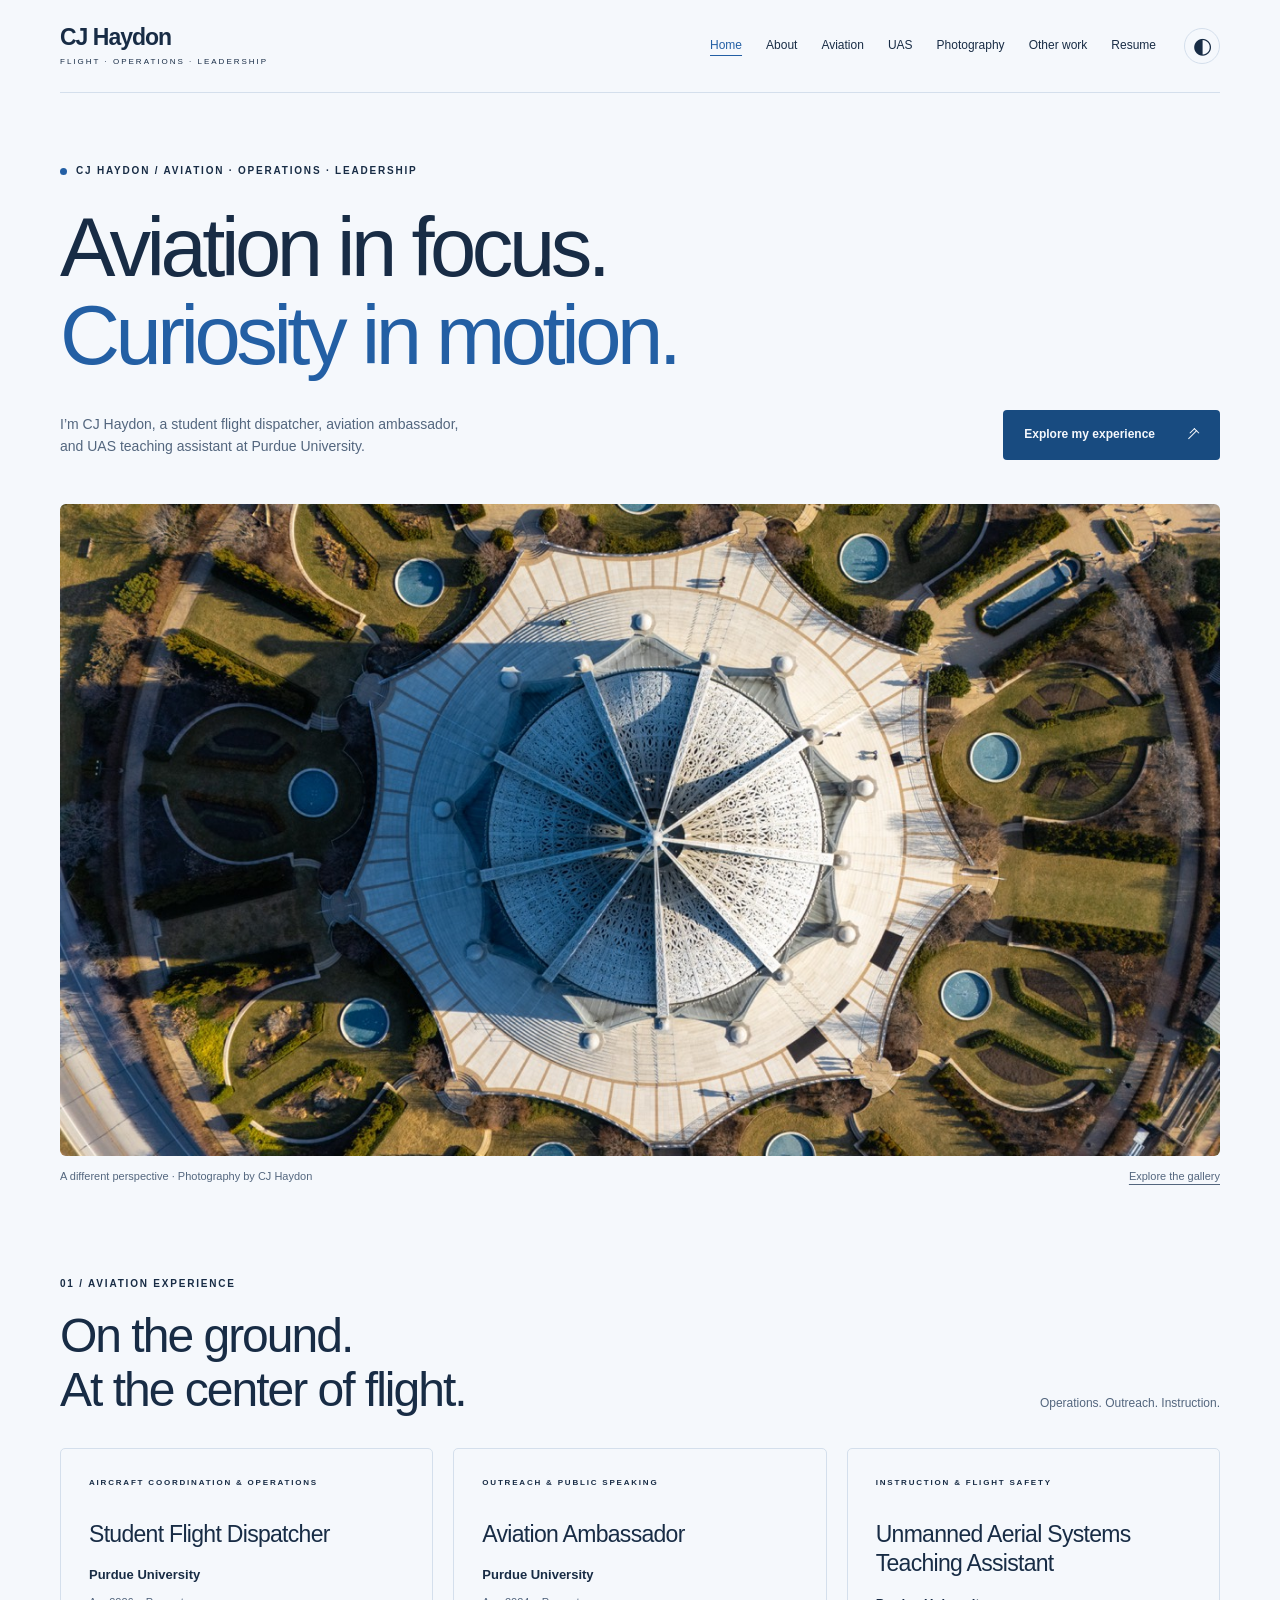
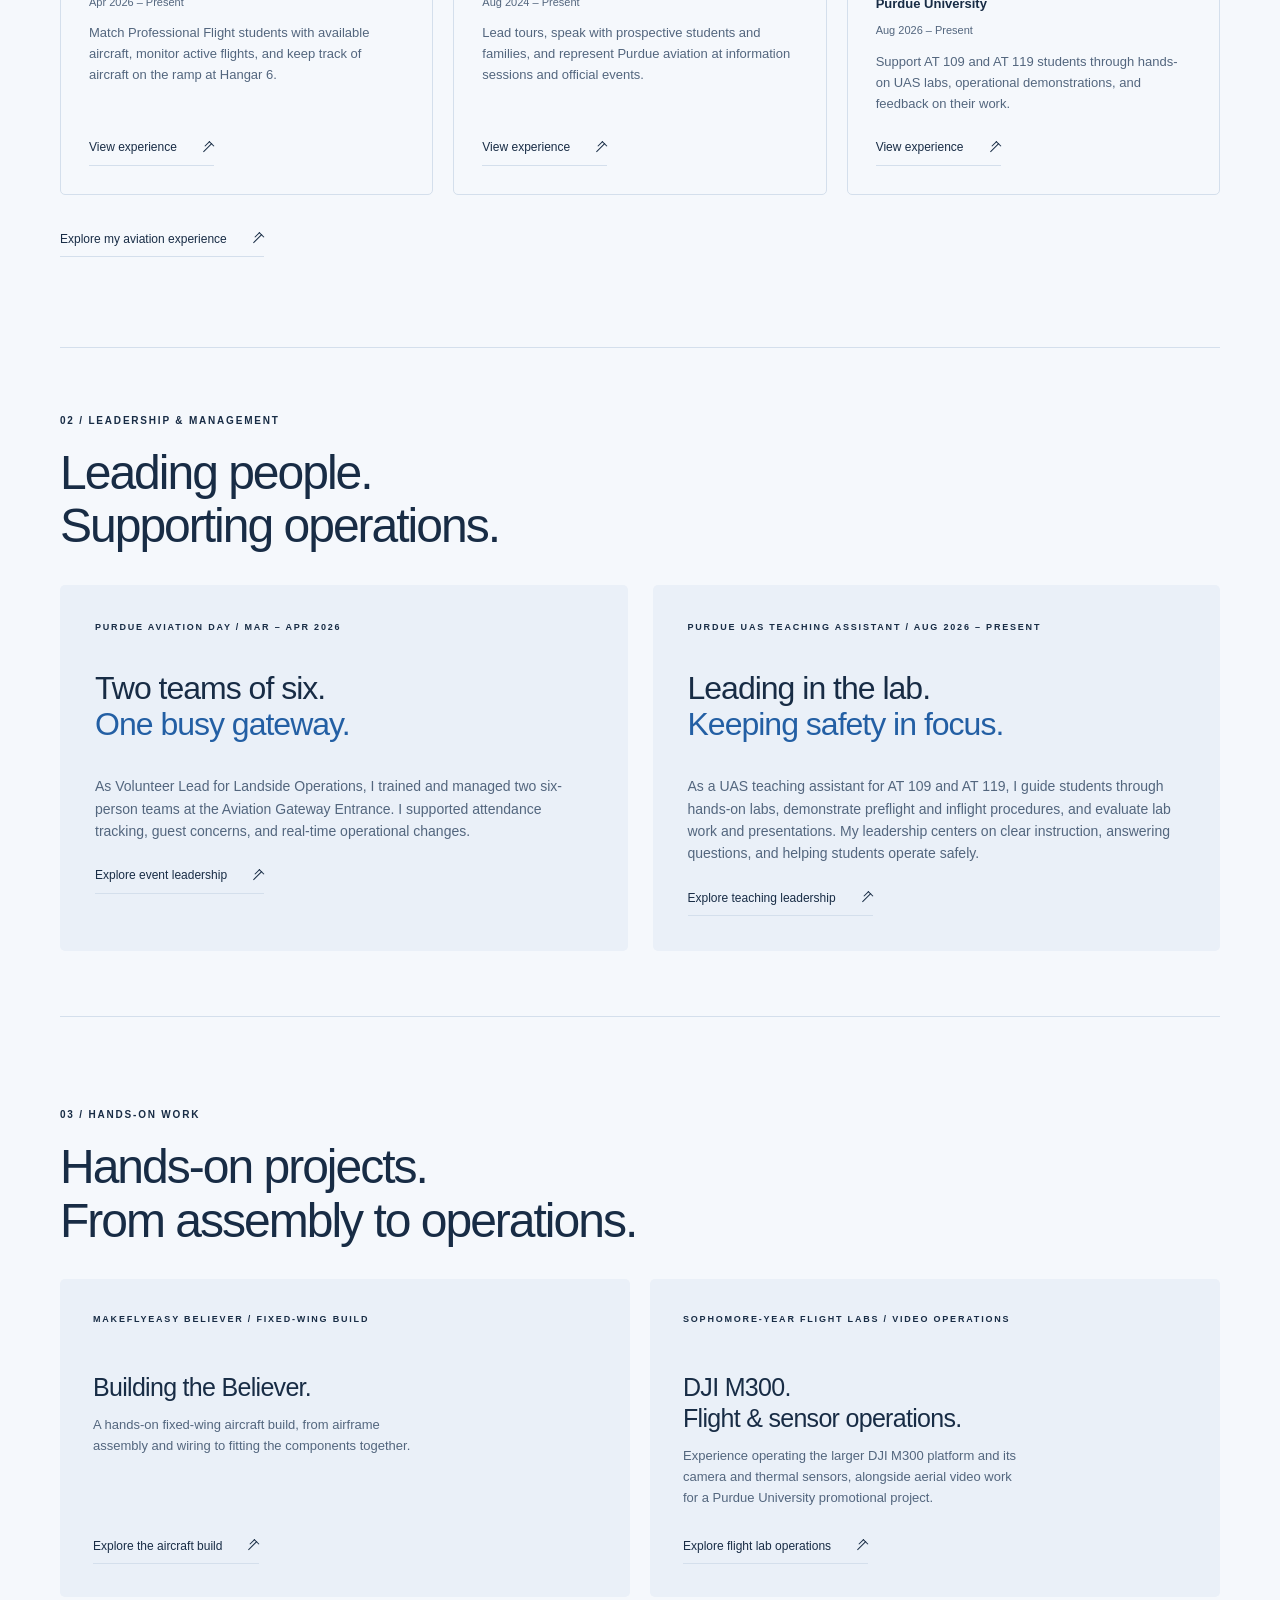
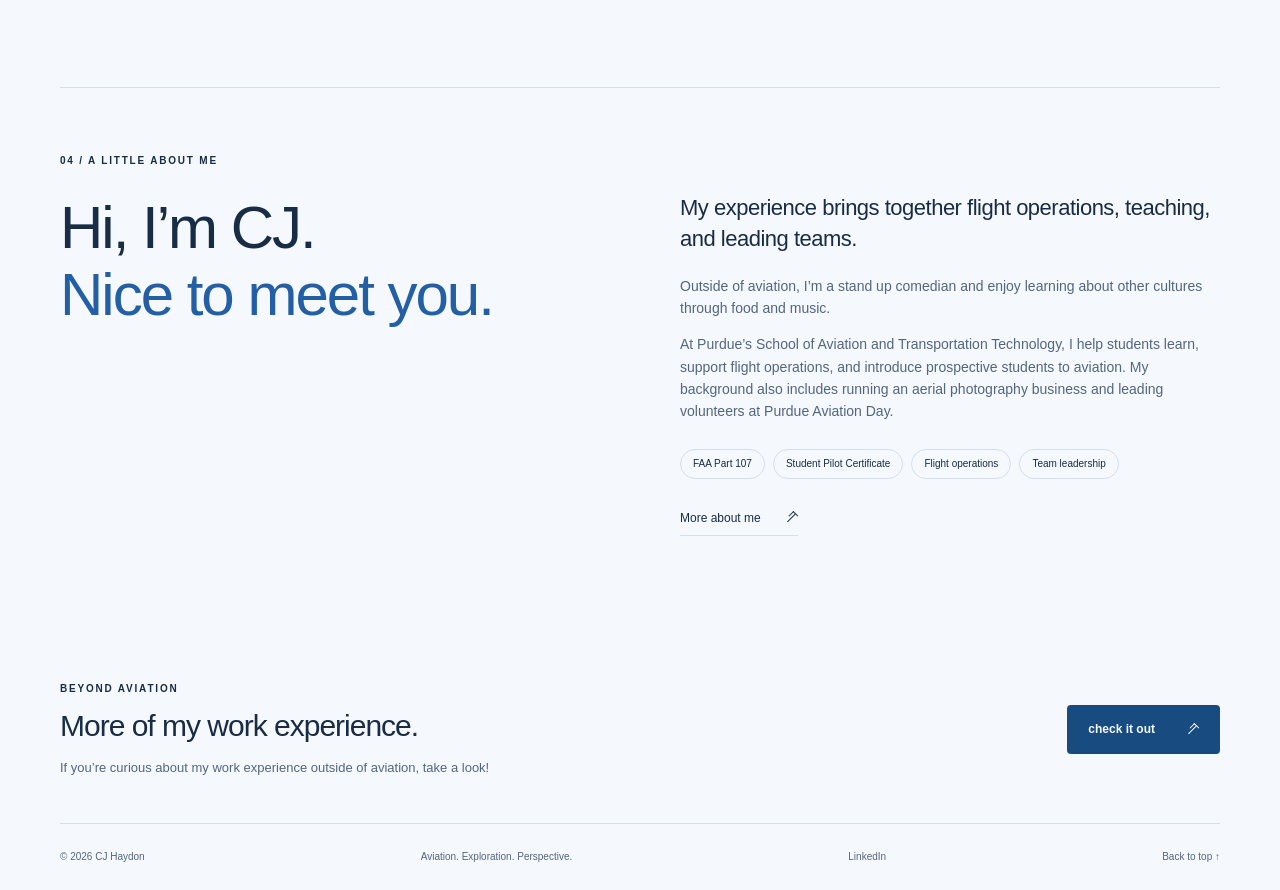
==== commit ed54da28: "Make About introductions more personal" ====
--- a/index.html
+++ b/index.html
@@ -236,13 +236,17 @@
         <div>
           <p class="eyebrow">04 / A little about me</p>
           <h2 id="about-title">
-            Curiosity is<br />a good place<br /><span>to start.</span>
+            Hi, I’m CJ.<br /><span>Nice to meet you.</span>
           </h2>
         </div>
         <div class="about-copy">
           <p class="about-lead">
-            My work connects aviation operations, hands-on UAS instruction, and
-            team leadership.
+            My experience brings together flight operations, teaching, and
+            leading teams.
+          </p>
+          <p>
+            Outside of aviation, I’m a stand up comedian and enjoy learning
+            about other cultures through food and music.
           </p>
           <p>
             At Purdue’s School of Aviation and Transportation Technology, I help
@@ -264,8 +268,8 @@
           <p class="eyebrow">Beyond aviation</p>
           <h2>More of my work experience.</h2>
           <p>
-            If you’re curious about my work experience outside of aviation,
-            take a look!
+            If you’re curious about my work experience outside of aviation, take
+            a look!
           </p>
         </div>
         <a class="button" href="./experience.html"
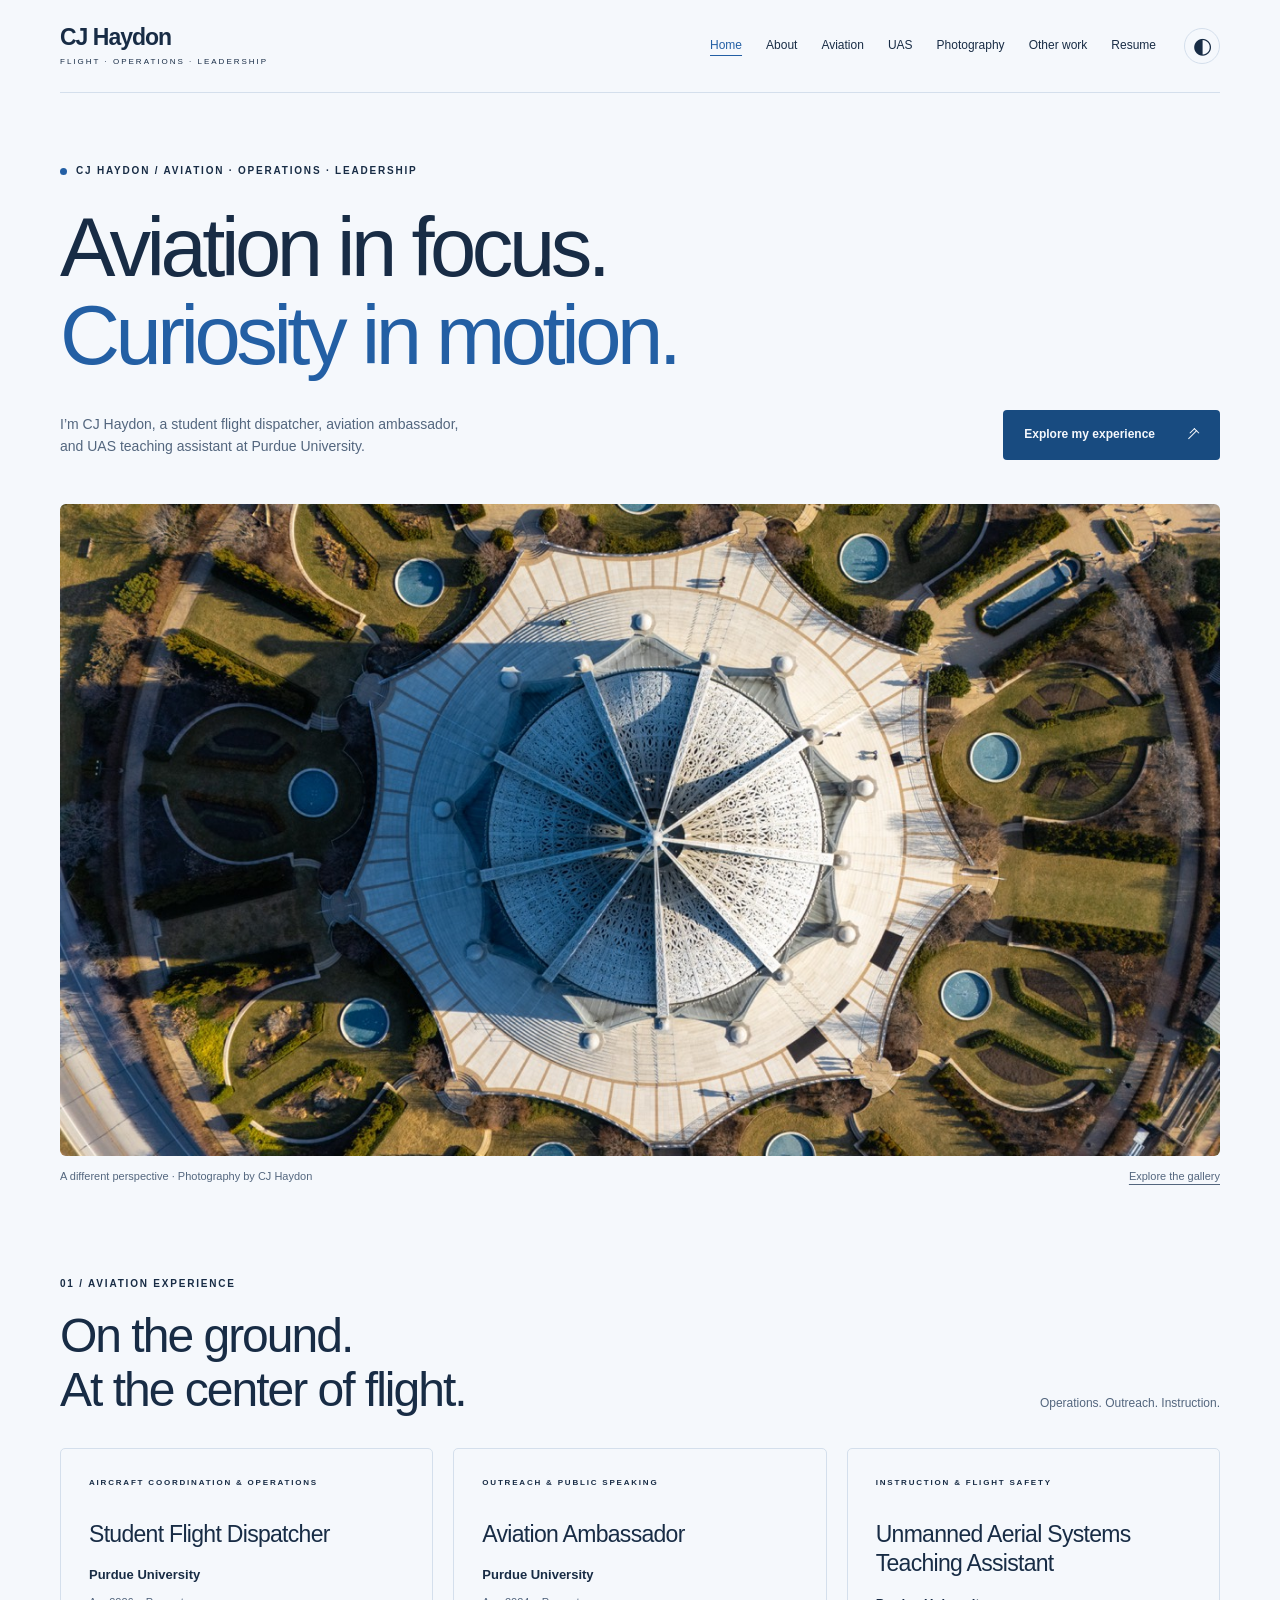
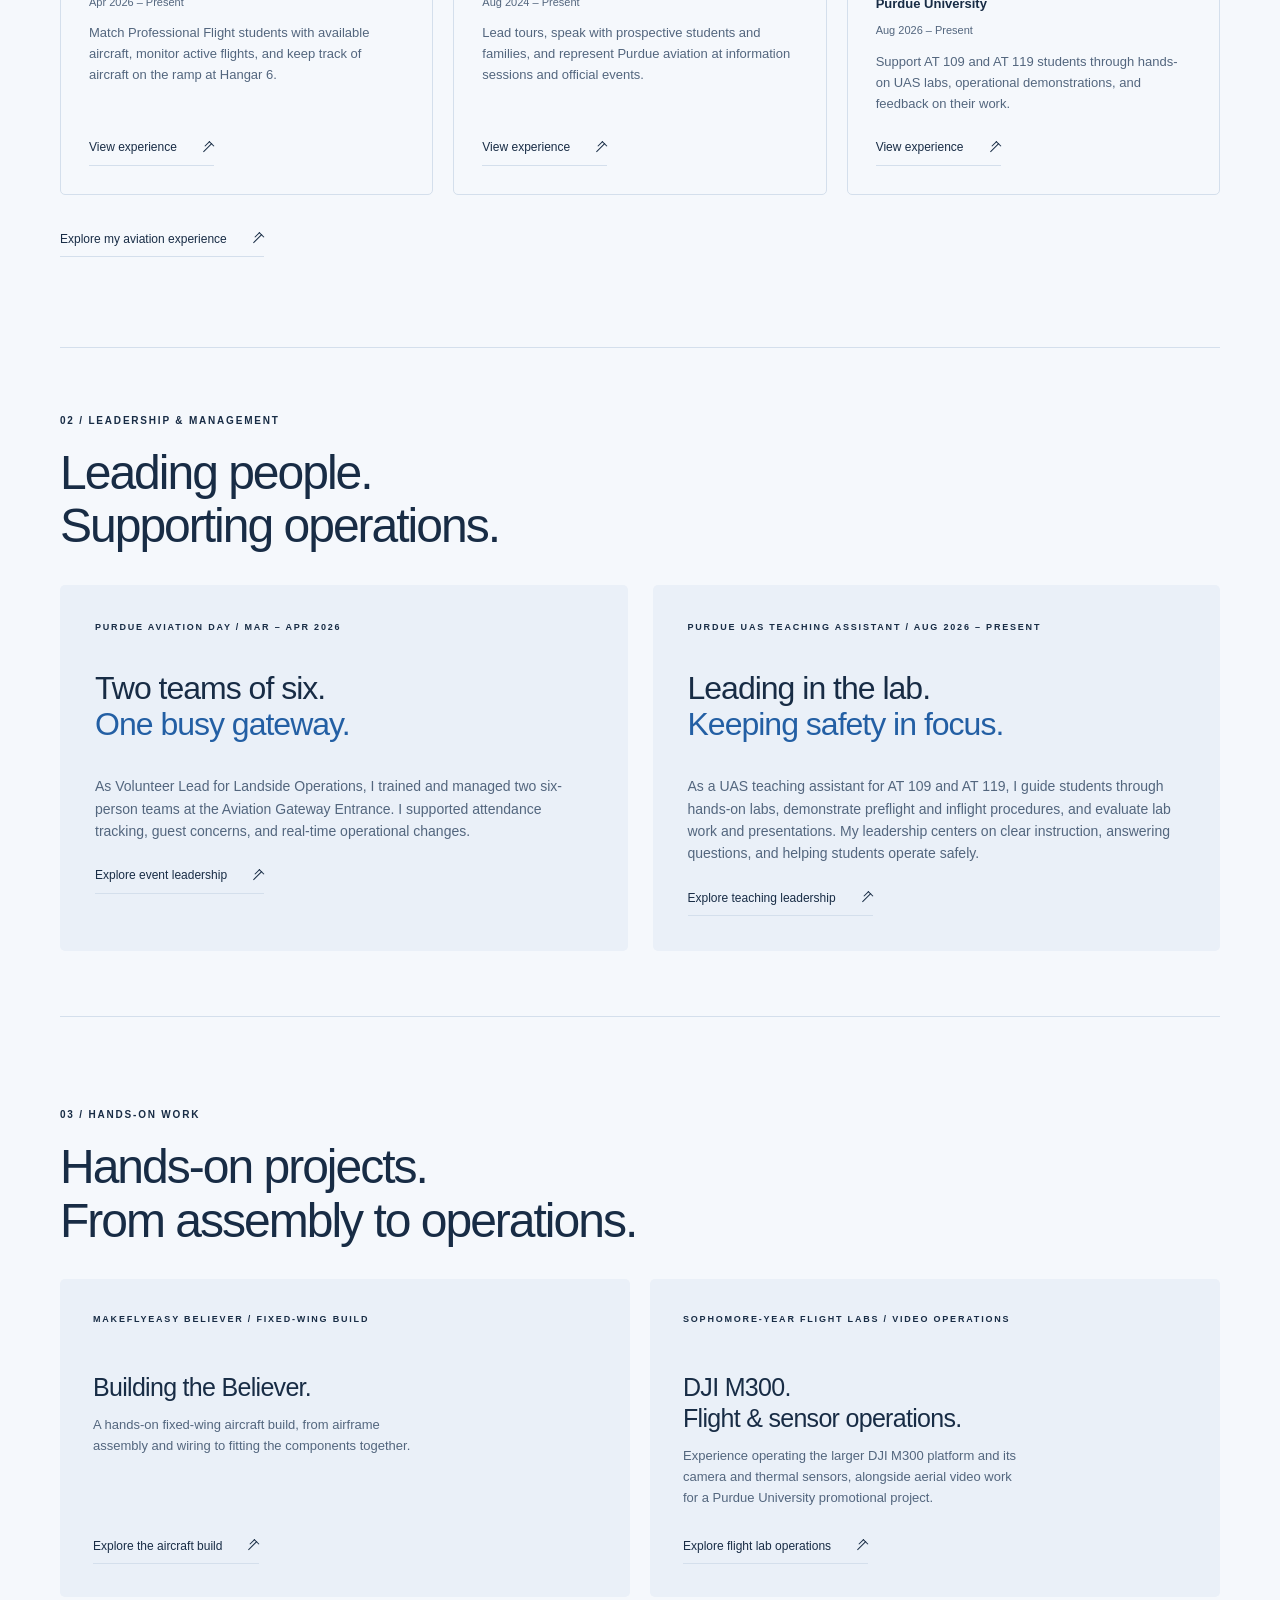
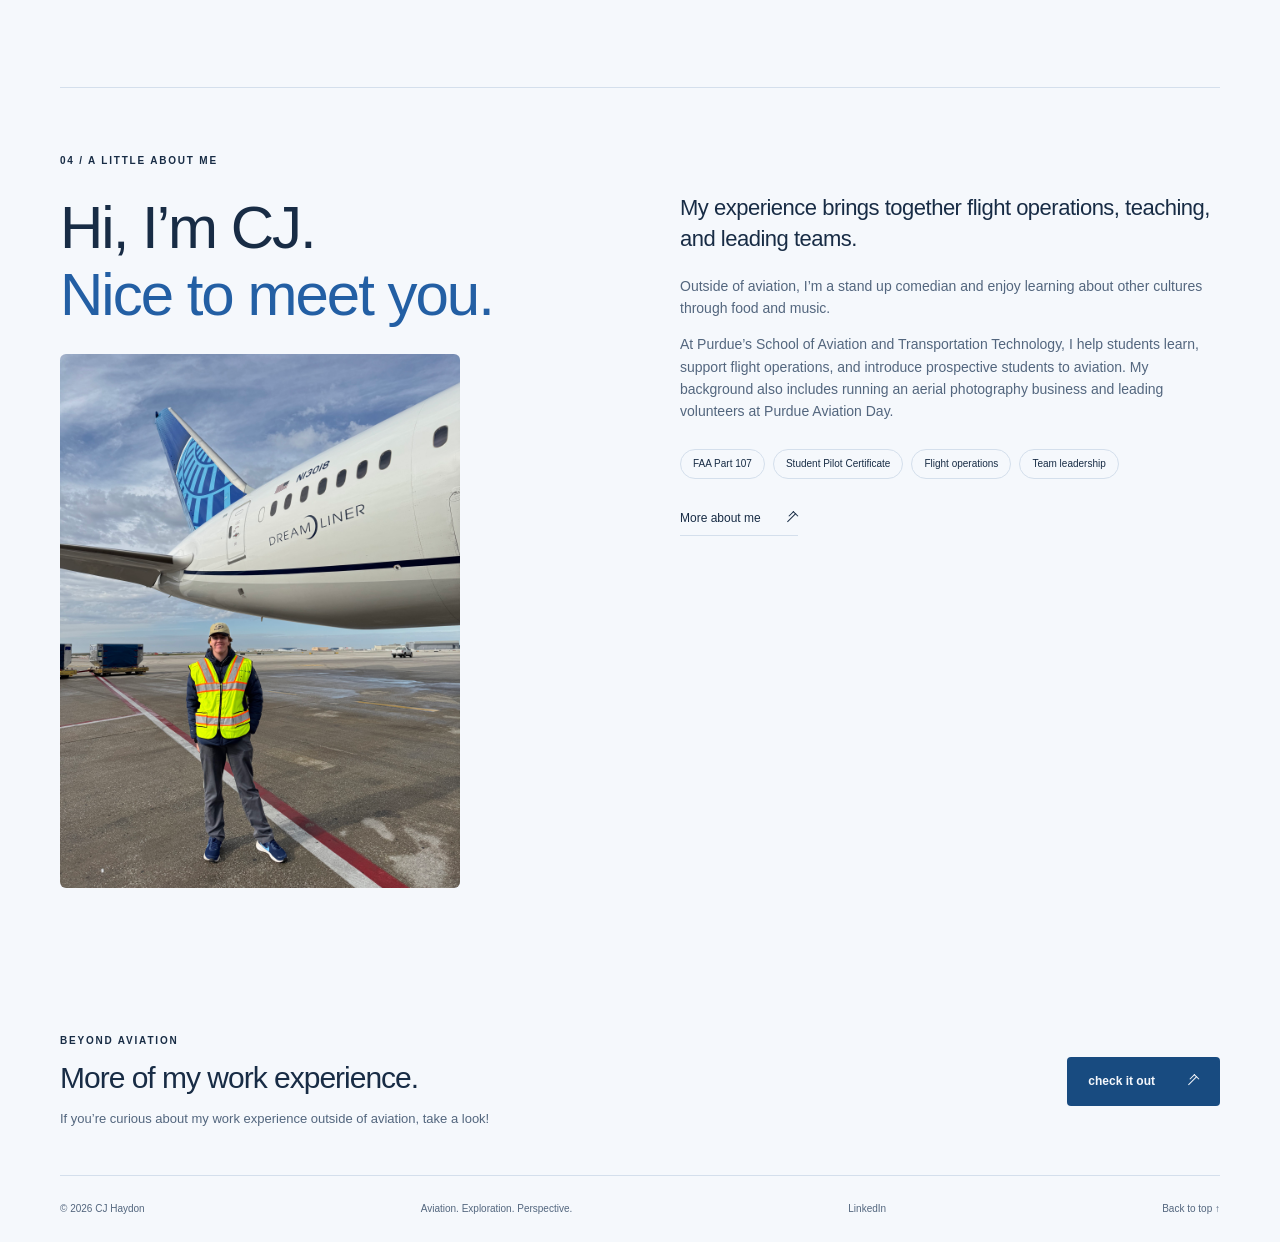
==== commit 138960d1: "Add CJ photo beneath About greetings" ====
--- a/index.html
+++ b/index.html
@@ -238,6 +238,15 @@
           <h2 id="about-title">
             Hi, I’m CJ.<br /><span>Nice to meet you.</span>
           </h2>
+          <img
+            class="about-portrait"
+            src="./assets/cj-haydon-dreamliner.jpg"
+            width="1920"
+            height="2560"
+            loading="lazy"
+            decoding="async"
+            alt="CJ Haydon wearing a high-visibility vest on an airport apron beside a United Dreamliner."
+          />
         </div>
         <div class="about-copy">
           <p class="about-lead">
--- a/styles.css
+++ b/styles.css
@@ -331,6 +331,17 @@
 .about-copy {
   padding-top: 40px;
 }
+.about-portrait {
+  display: block;
+  width: 100%;
+  max-width: 400px;
+  height: auto;
+  margin-top: 26px;
+  border-radius: 6px;
+}
+.page-intro .about-portrait {
+  margin-bottom: 28px;
+}
 .about-lead {
   font-size: 22px;
   line-height: 1.4;
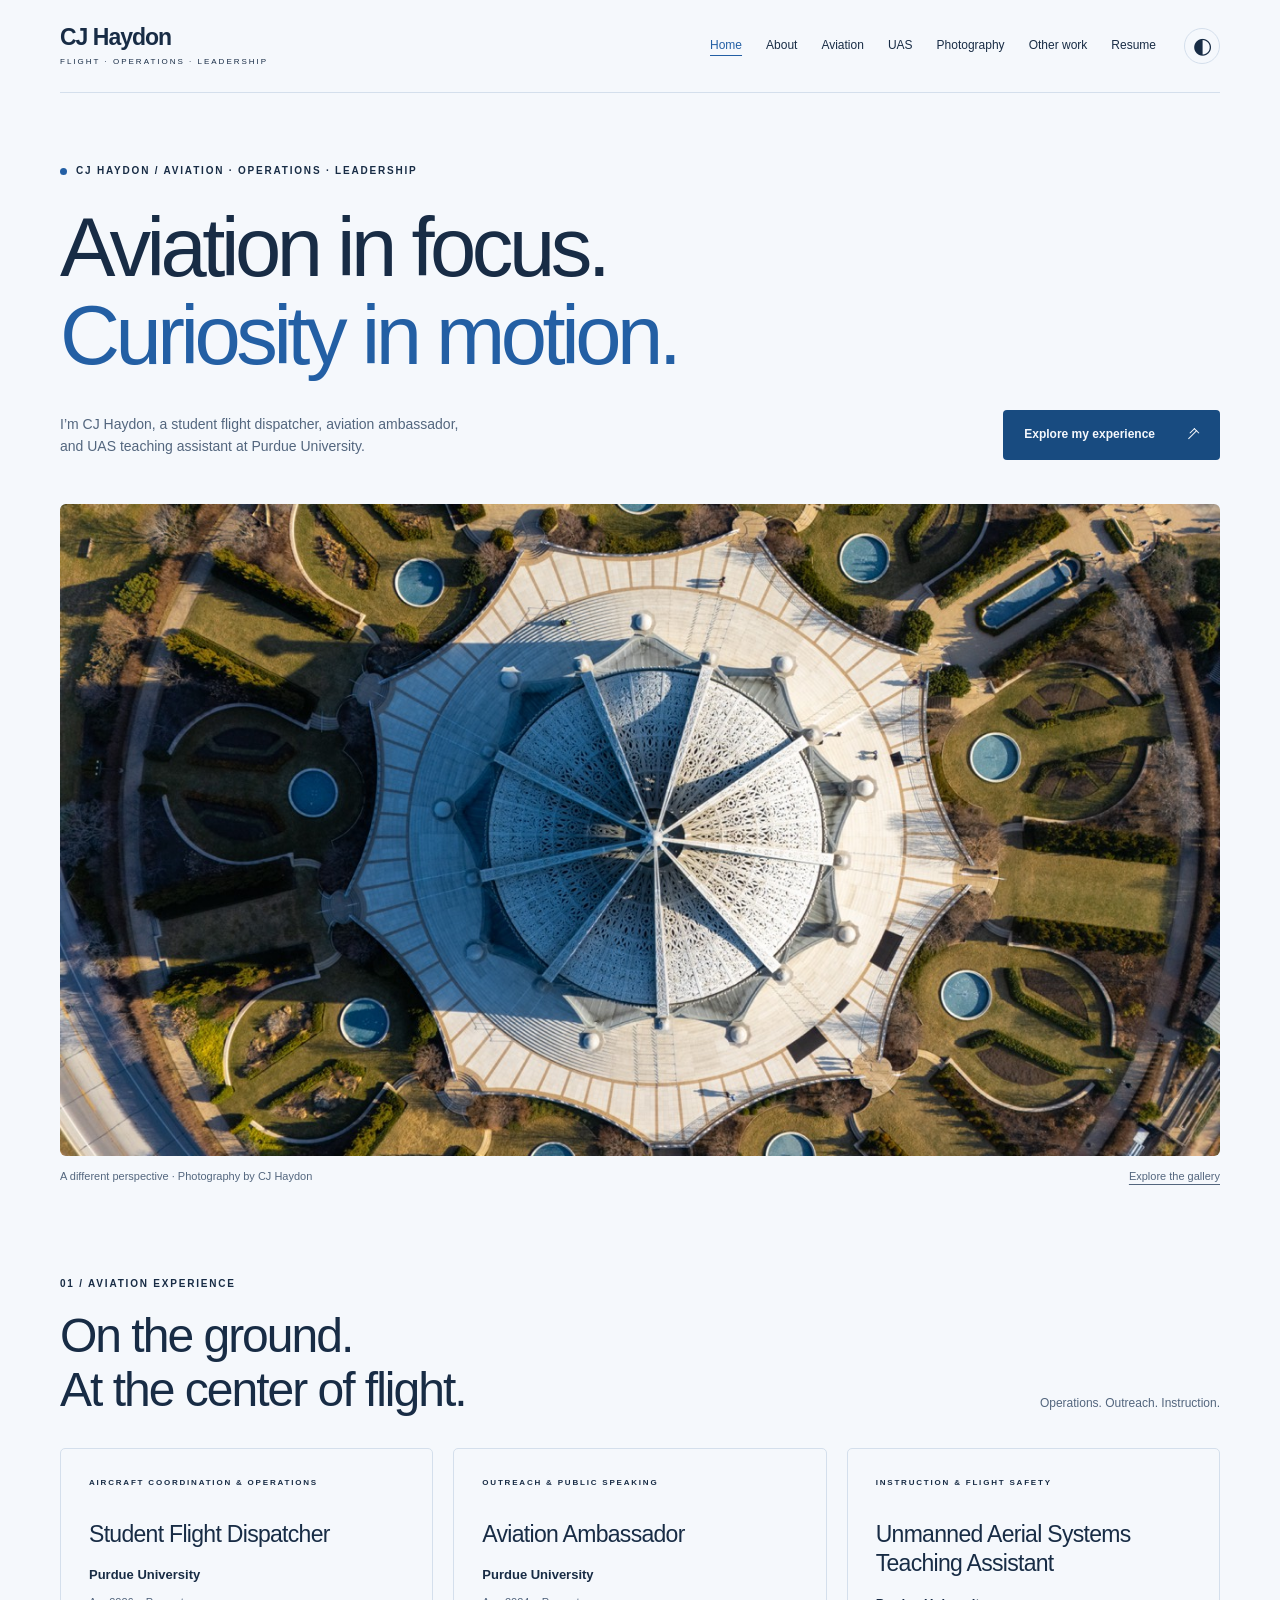
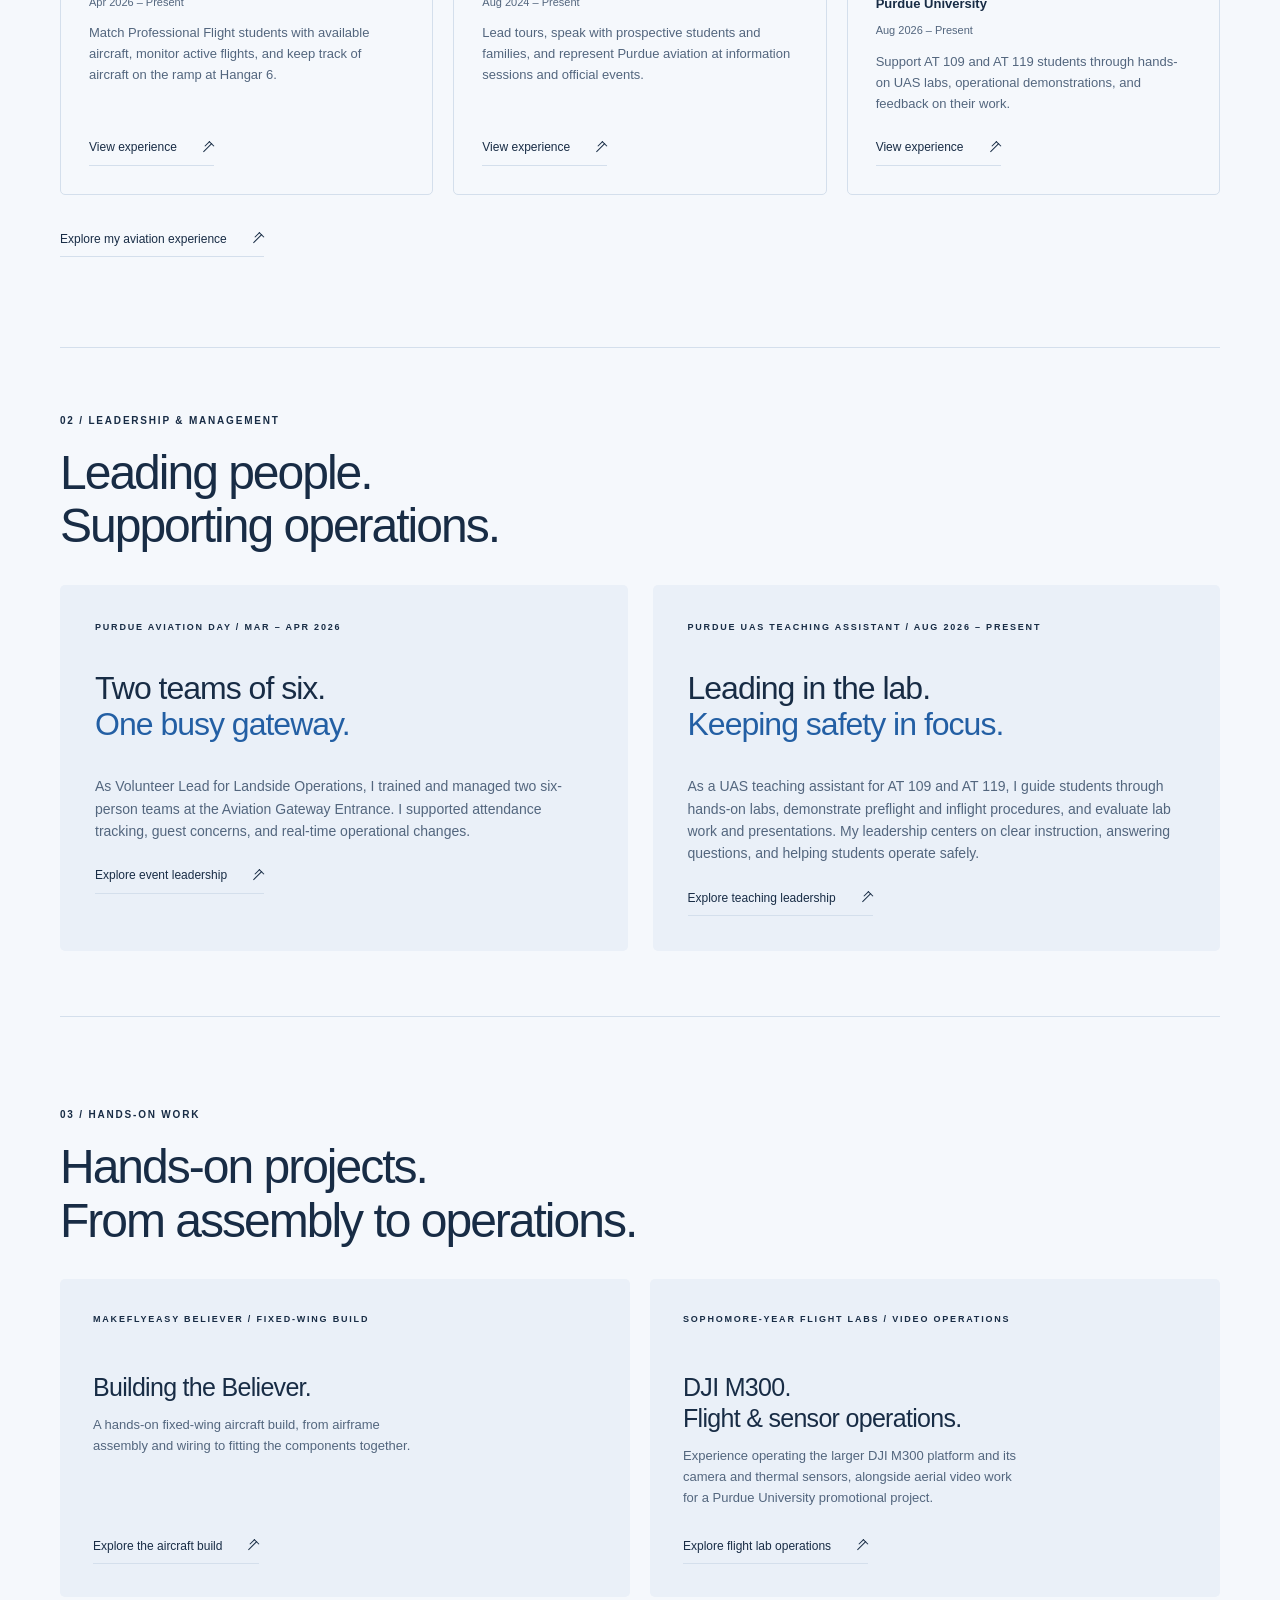
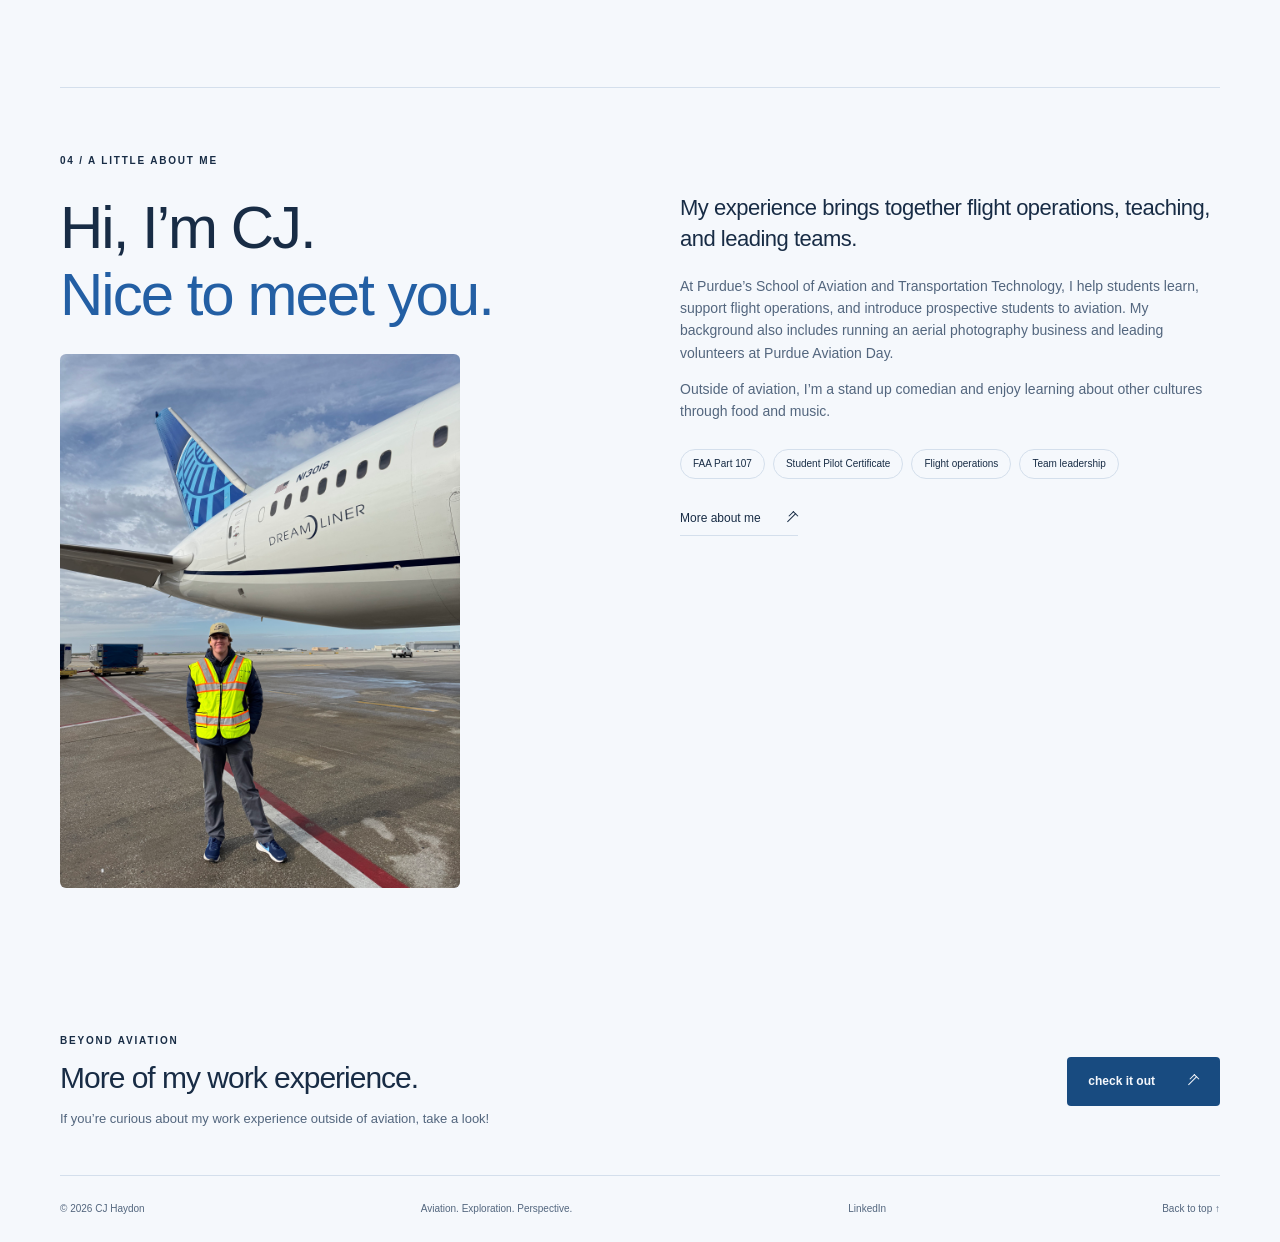
==== commit e50ddb94: "Place personal interests after aviation background" ====
--- a/index.html
+++ b/index.html
@@ -254,14 +254,14 @@
             leading teams.
           </p>
           <p>
-            Outside of aviation, I’m a stand up comedian and enjoy learning
-            about other cultures through food and music.
-          </p>
-          <p>
             At Purdue’s School of Aviation and Transportation Technology, I help
             students learn, support flight operations, and introduce prospective
             students to aviation. My background also includes running an aerial
             photography business and leading volunteers at Purdue Aviation Day.
+          </p>
+          <p>
+            Outside of aviation, I’m a stand up comedian and enjoy learning
+            about other cultures through food and music.
           </p>
           <div class="interest-list">
             <span>FAA Part 107</span><span>Student Pilot Certificate</span
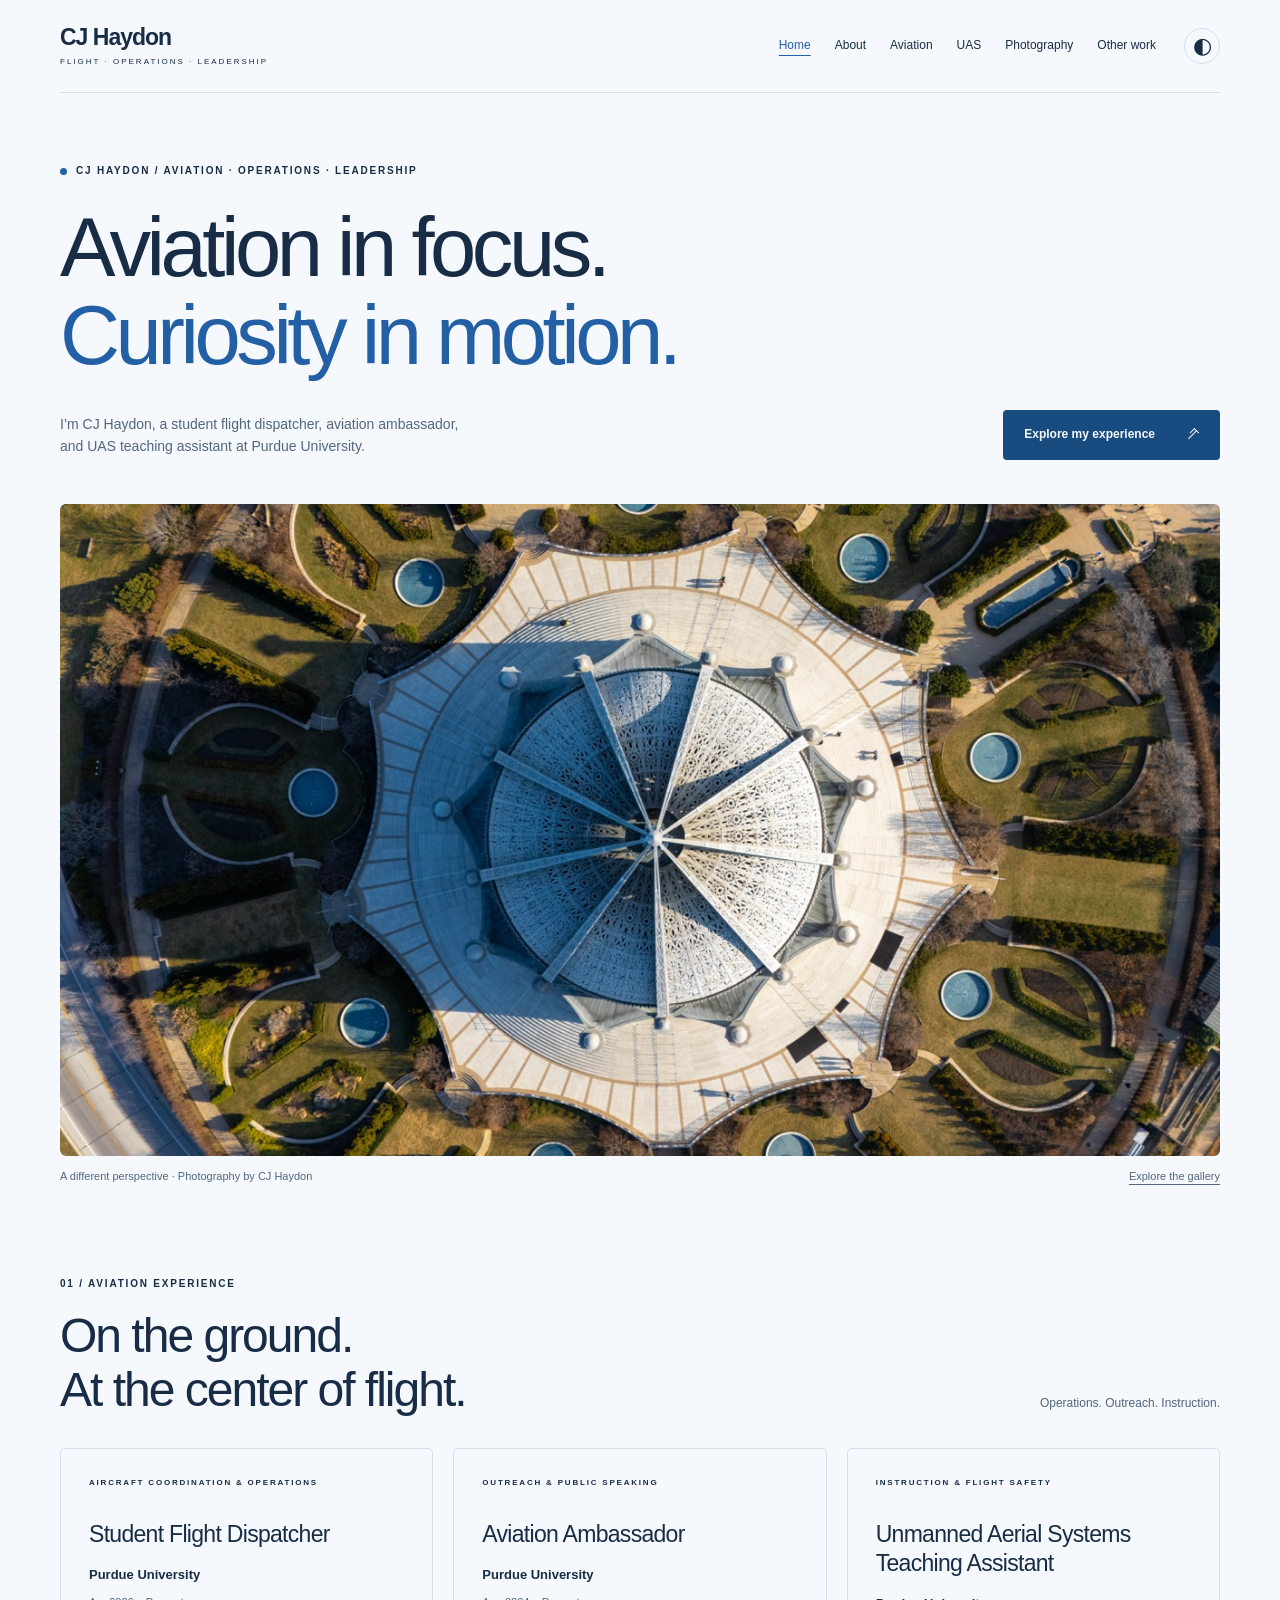
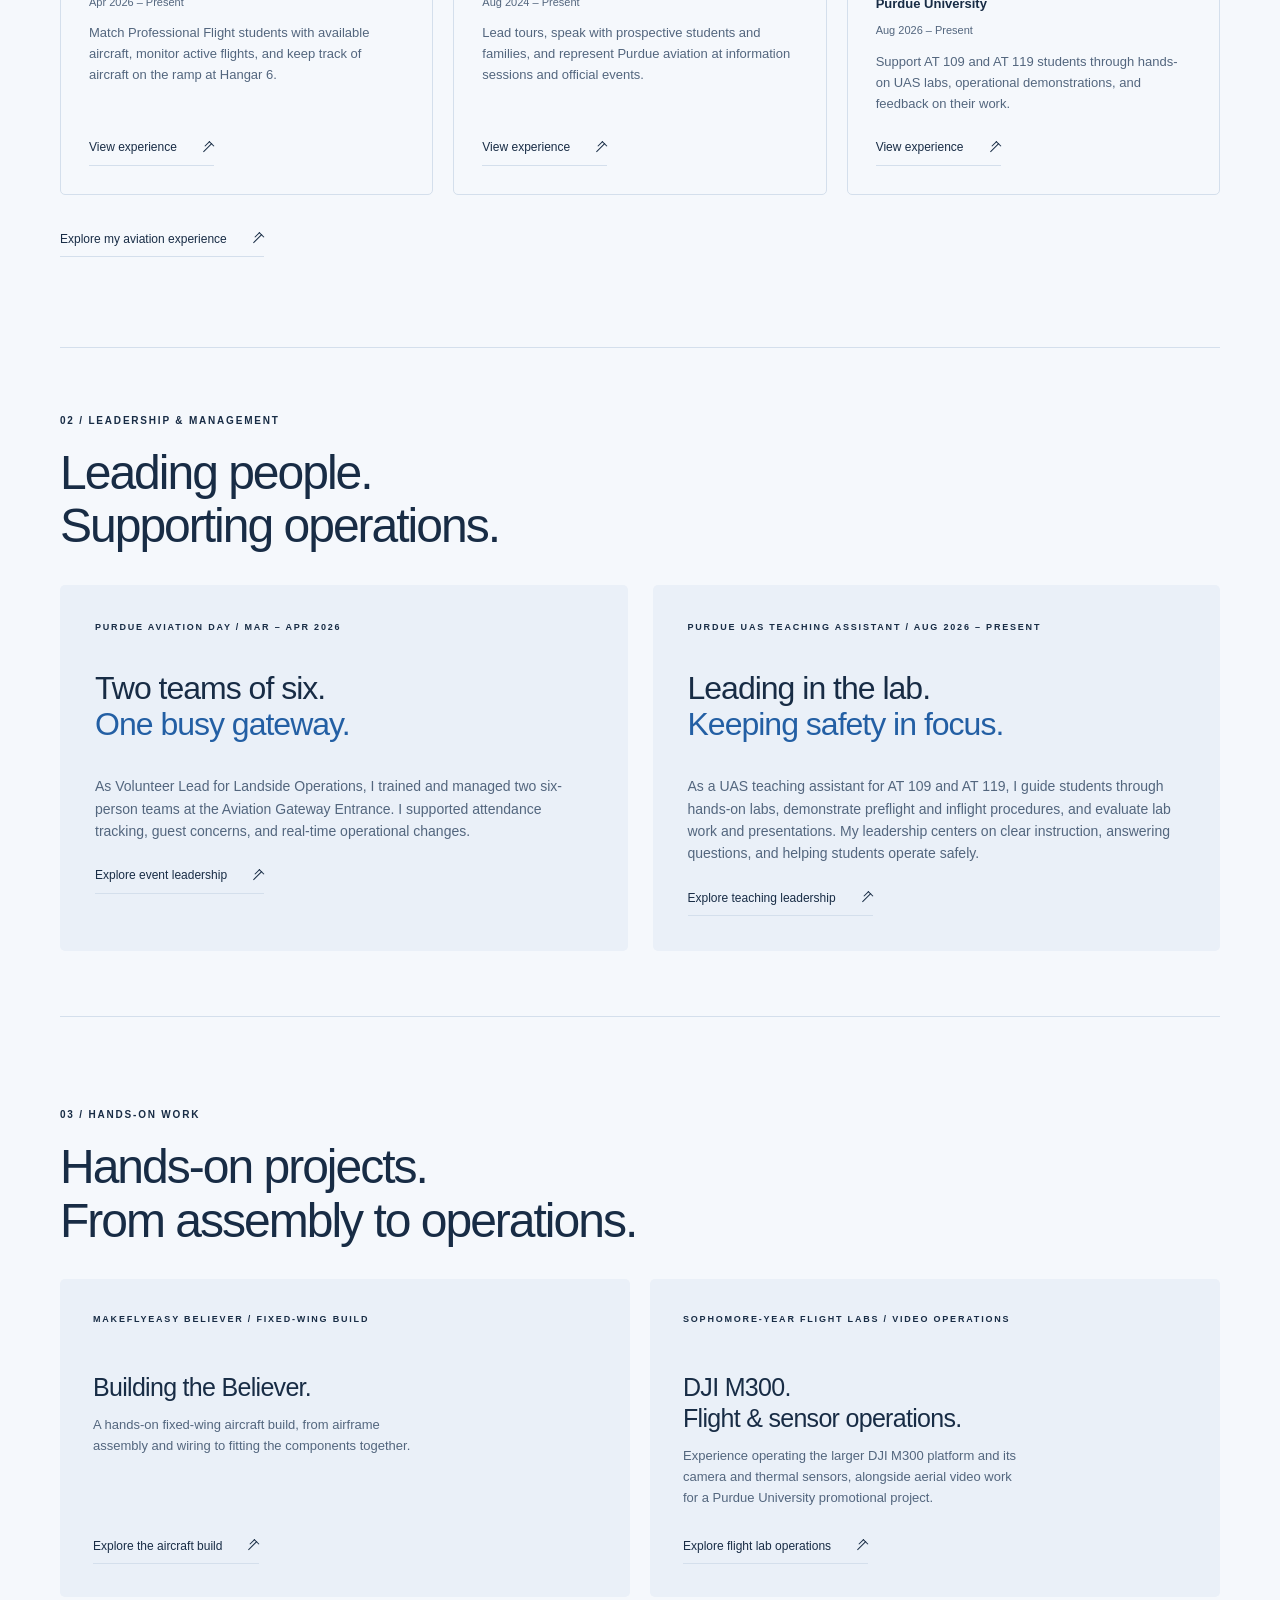
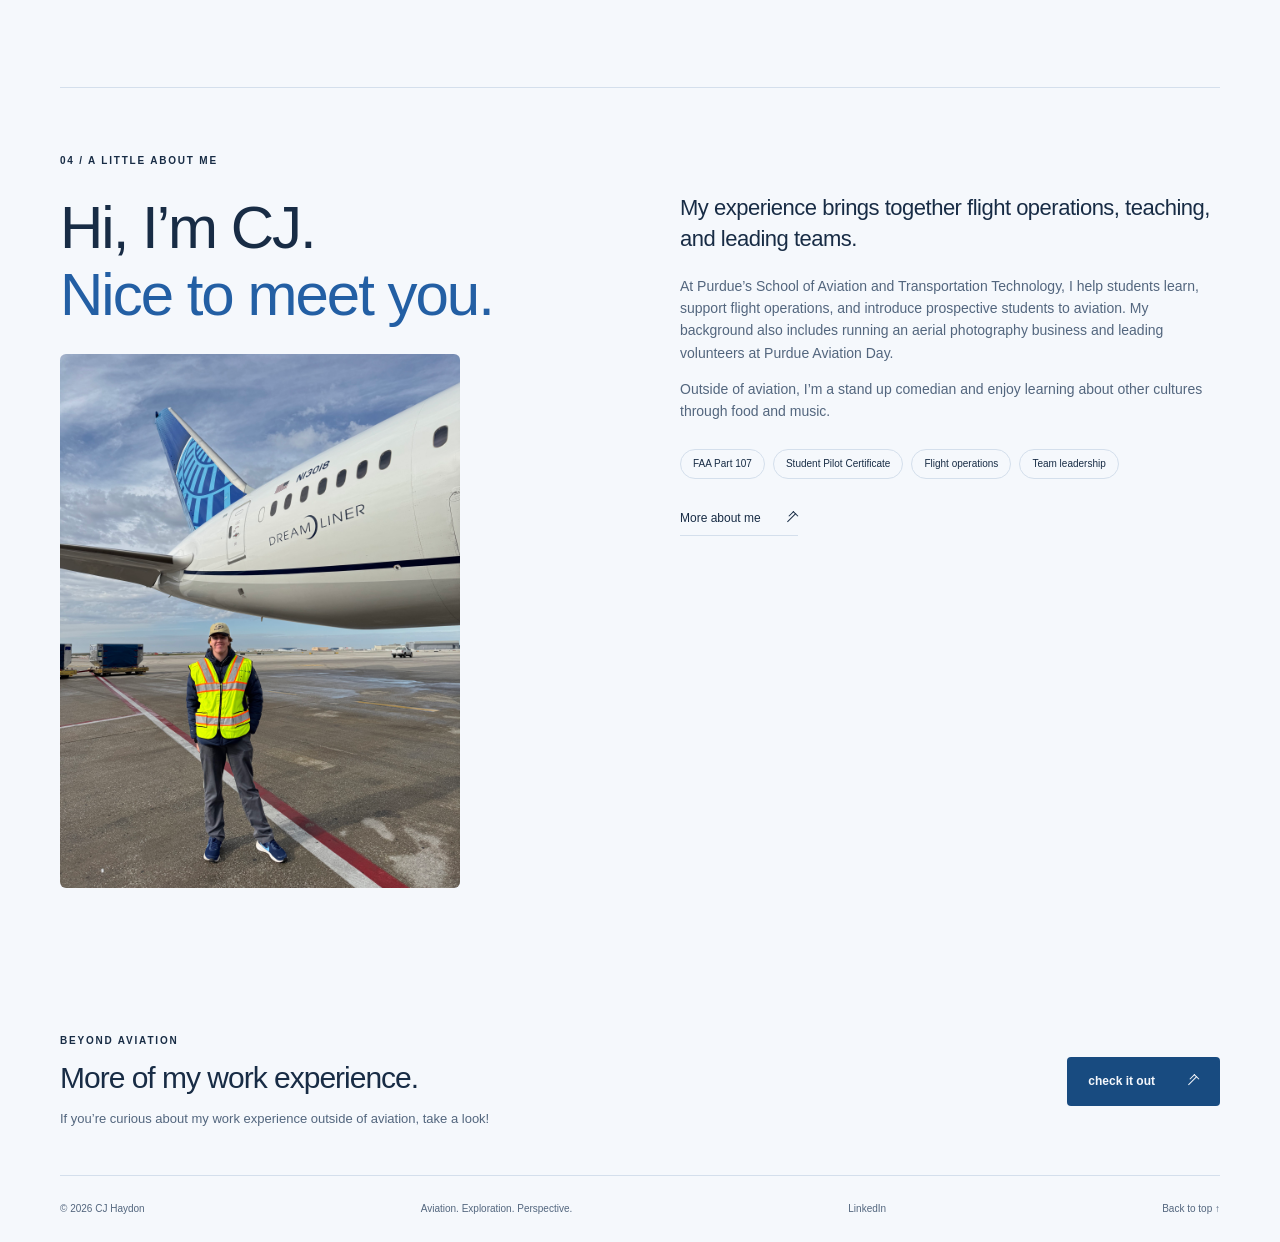
==== commit 83760fbb: "Move Focus section to Aviation and remove Resume page and navigation" ====
--- a/index.html
+++ b/index.html
@@ -23,8 +23,7 @@
         <a href="./index.html" aria-current="page">Home</a
         ><a href="./about.html">About</a><a href="./aviation.html">Aviation</a
         ><a href="./uas.html">UAS</a><a href="./photography.html">Photography</a
-        ><a href="./experience.html">Other work</a
-        ><a href="./resume.html">Resume</a>
+        ><a href="./experience.html">Other work</a>
       </nav>
       <button
         class="theme-toggle"
--- a/styles.css
+++ b/styles.css
@@ -469,6 +469,11 @@
   font-size: 13px;
   margin: 0;
 }
+.hands-on-section p {
+  color: var(--muted);
+  font-size: 13px;
+  margin: 16px 0 0;
+}
 .logbook-wrap {
   padding-top: 35px;
 }
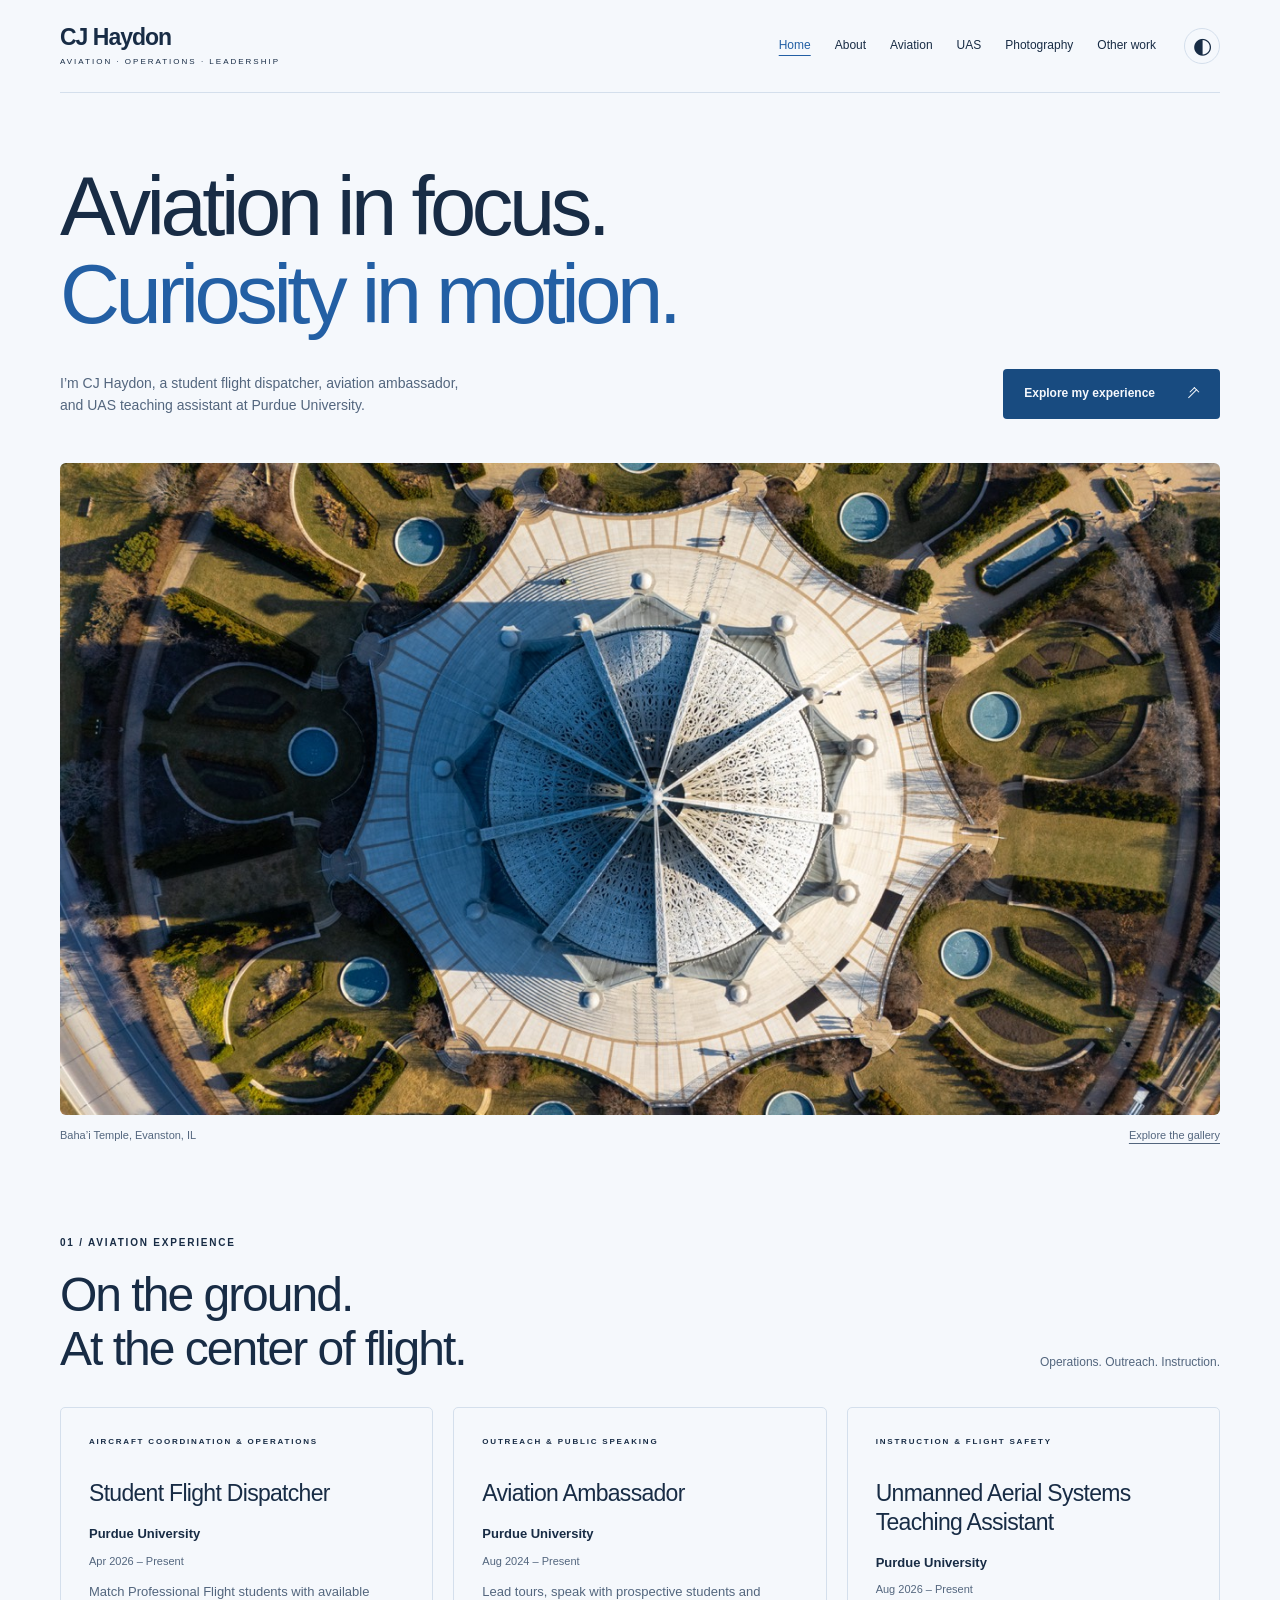
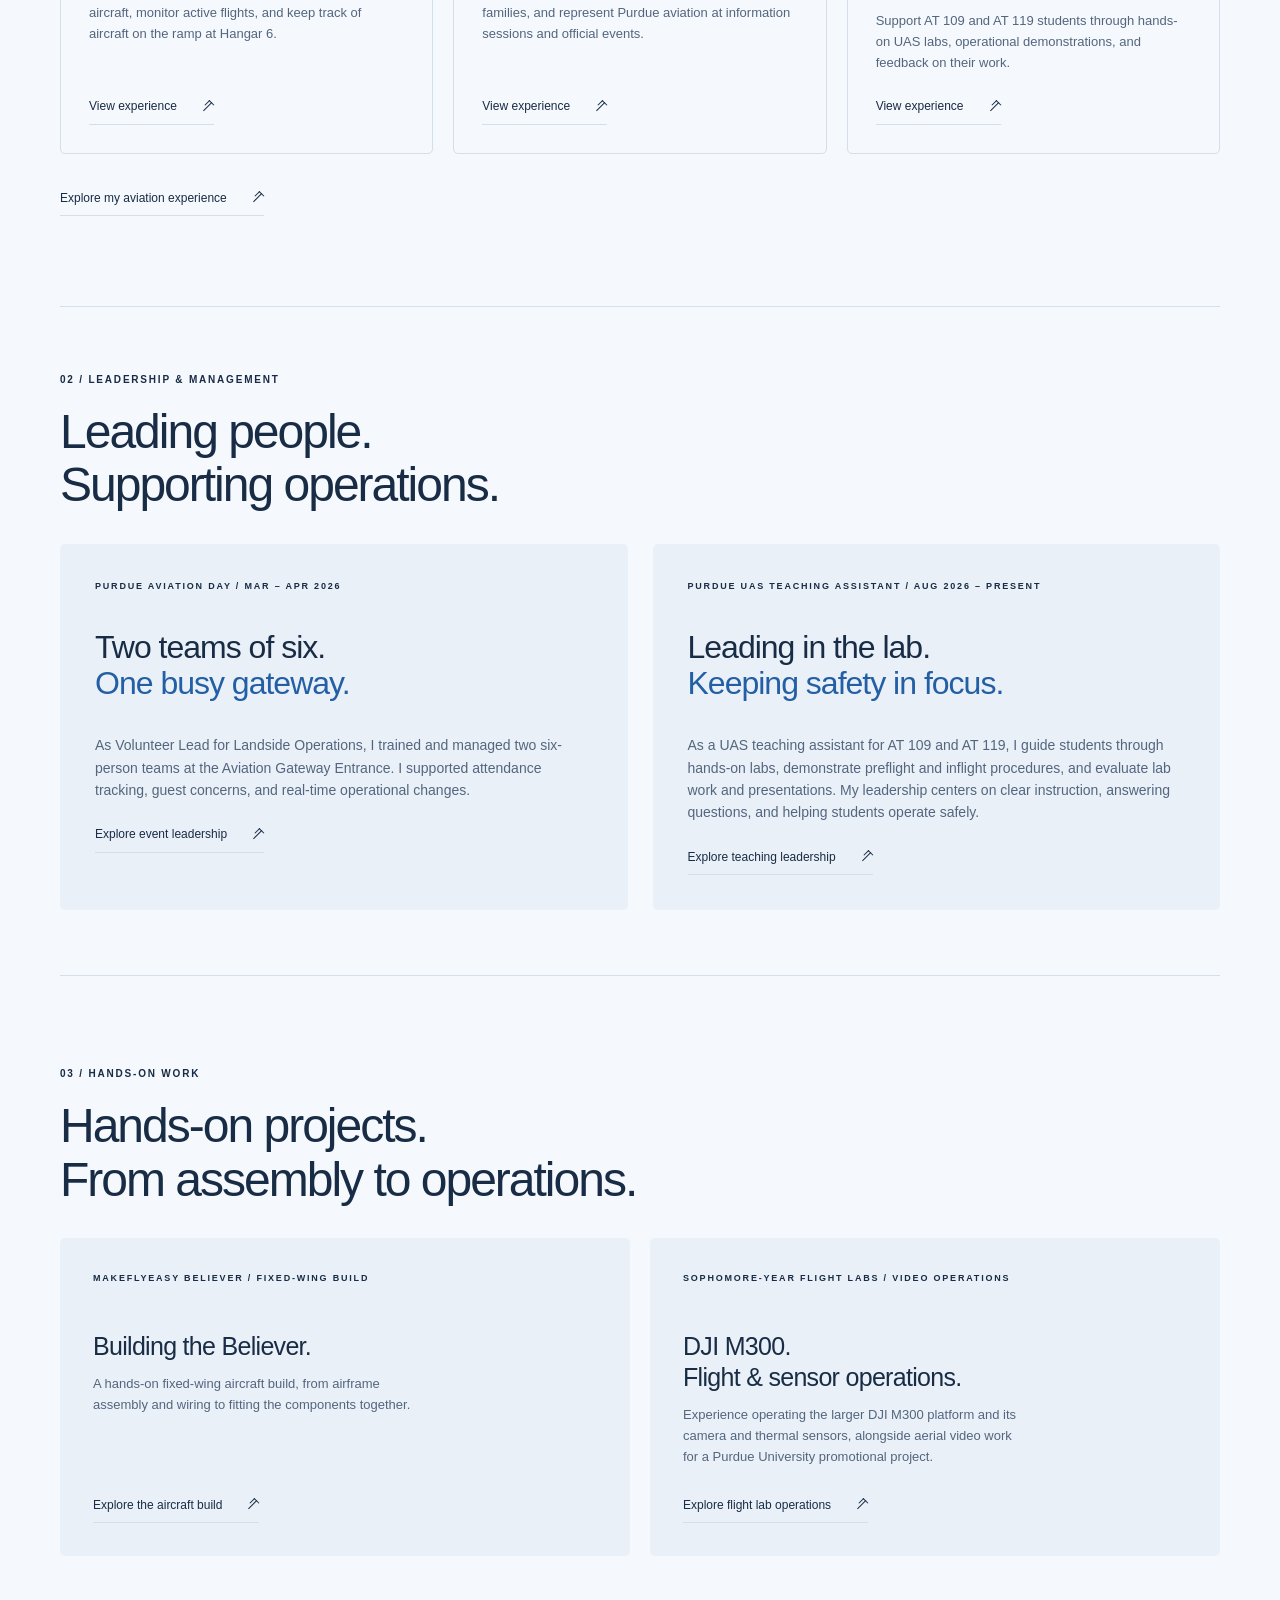
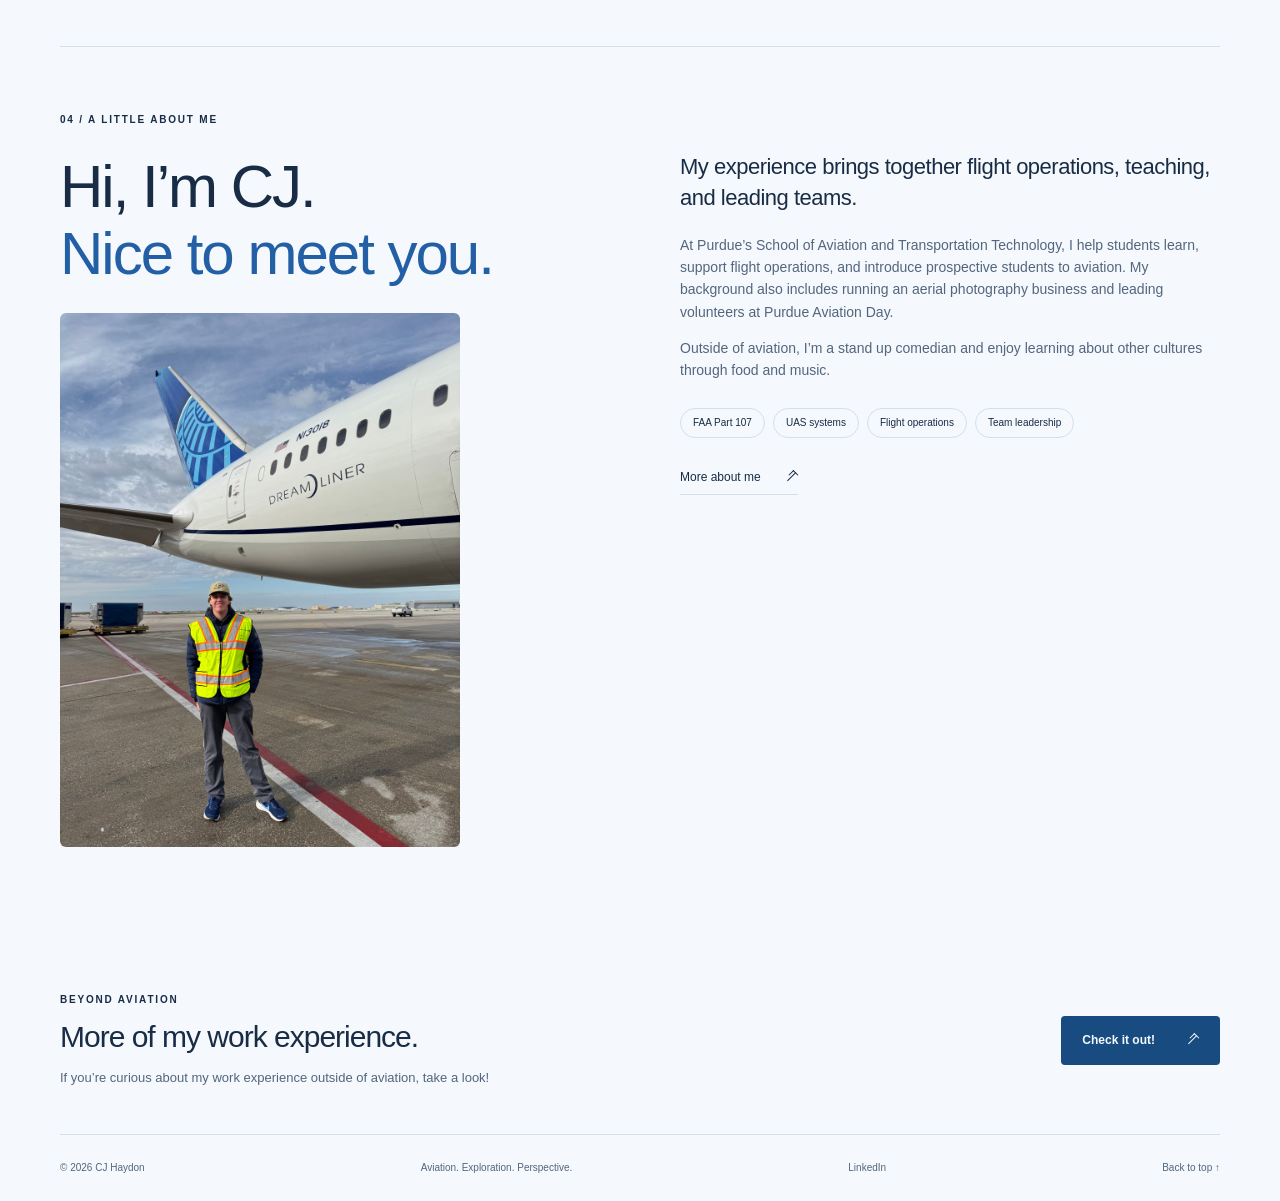
==== commit df623f2b: "Refresh homepage labels, photo caption, tags, and shared Aviation tagline" ====
--- a/index.html
+++ b/index.html
@@ -17,7 +17,7 @@
     <a class="skip-link" href="#main">Skip to content</a>
     <header class="site-header wrap">
       <a class="wordmark" href="./index.html" aria-label="CJ Haydon, home"
-        >CJ Haydon<span>Flight · Operations · Leadership</span></a
+        >CJ Haydon<span>Aviation · Operations · Leadership</span></a
       >
       <nav aria-label="Main navigation">
         <a href="./index.html" aria-current="page">Home</a
@@ -37,10 +37,6 @@
     </header>
     <main id="main">
       <section class="hero wrap" aria-labelledby="hero-title">
-        <p class="eyebrow">
-          <span class="status-dot" aria-hidden="true"></span> CJ Haydon /
-          Aviation · Operations · Leadership
-        </p>
         <h1 id="hero-title">
           Aviation in focus.<br /><span>Curiosity in motion.</span>
         </h1>
@@ -58,7 +54,7 @@
         <figure class="hero-photo">
           <a
             href="./photography.html#garden-geometry"
-            aria-label="Explore CJ Haydon’s aerial photography, featuring Garden geometry"
+            aria-label="Explore CJ Haydon’s aerial photography, featuring Baha’i Temple, Evanston, IL"
           >
             <img
               src="./assets/photography/garden-geometry.jpg"
@@ -69,7 +65,7 @@
             />
           </a>
           <figcaption>
-            <span>A different perspective · Photography by CJ Haydon</span
+            <span>Baha’i Temple, Evanston, IL</span
             ><a href="./photography.html">Explore the gallery</a>
           </figcaption>
         </figure>
@@ -263,7 +259,7 @@
             about other cultures through food and music.
           </p>
           <div class="interest-list">
-            <span>FAA Part 107</span><span>Student Pilot Certificate</span
+            <span>FAA Part 107</span><span>UAS systems</span
             ><span>Flight operations</span><span>Team leadership</span>
           </div>
           <a class="text-link" href="./about.html"
@@ -281,7 +277,7 @@
           </p>
         </div>
         <a class="button" href="./experience.html"
-          >check it out<span class="arrow" aria-hidden="true"></span
+          >Check it out!<span class="arrow" aria-hidden="true"></span
         ></a>
       </section>
     </main>
